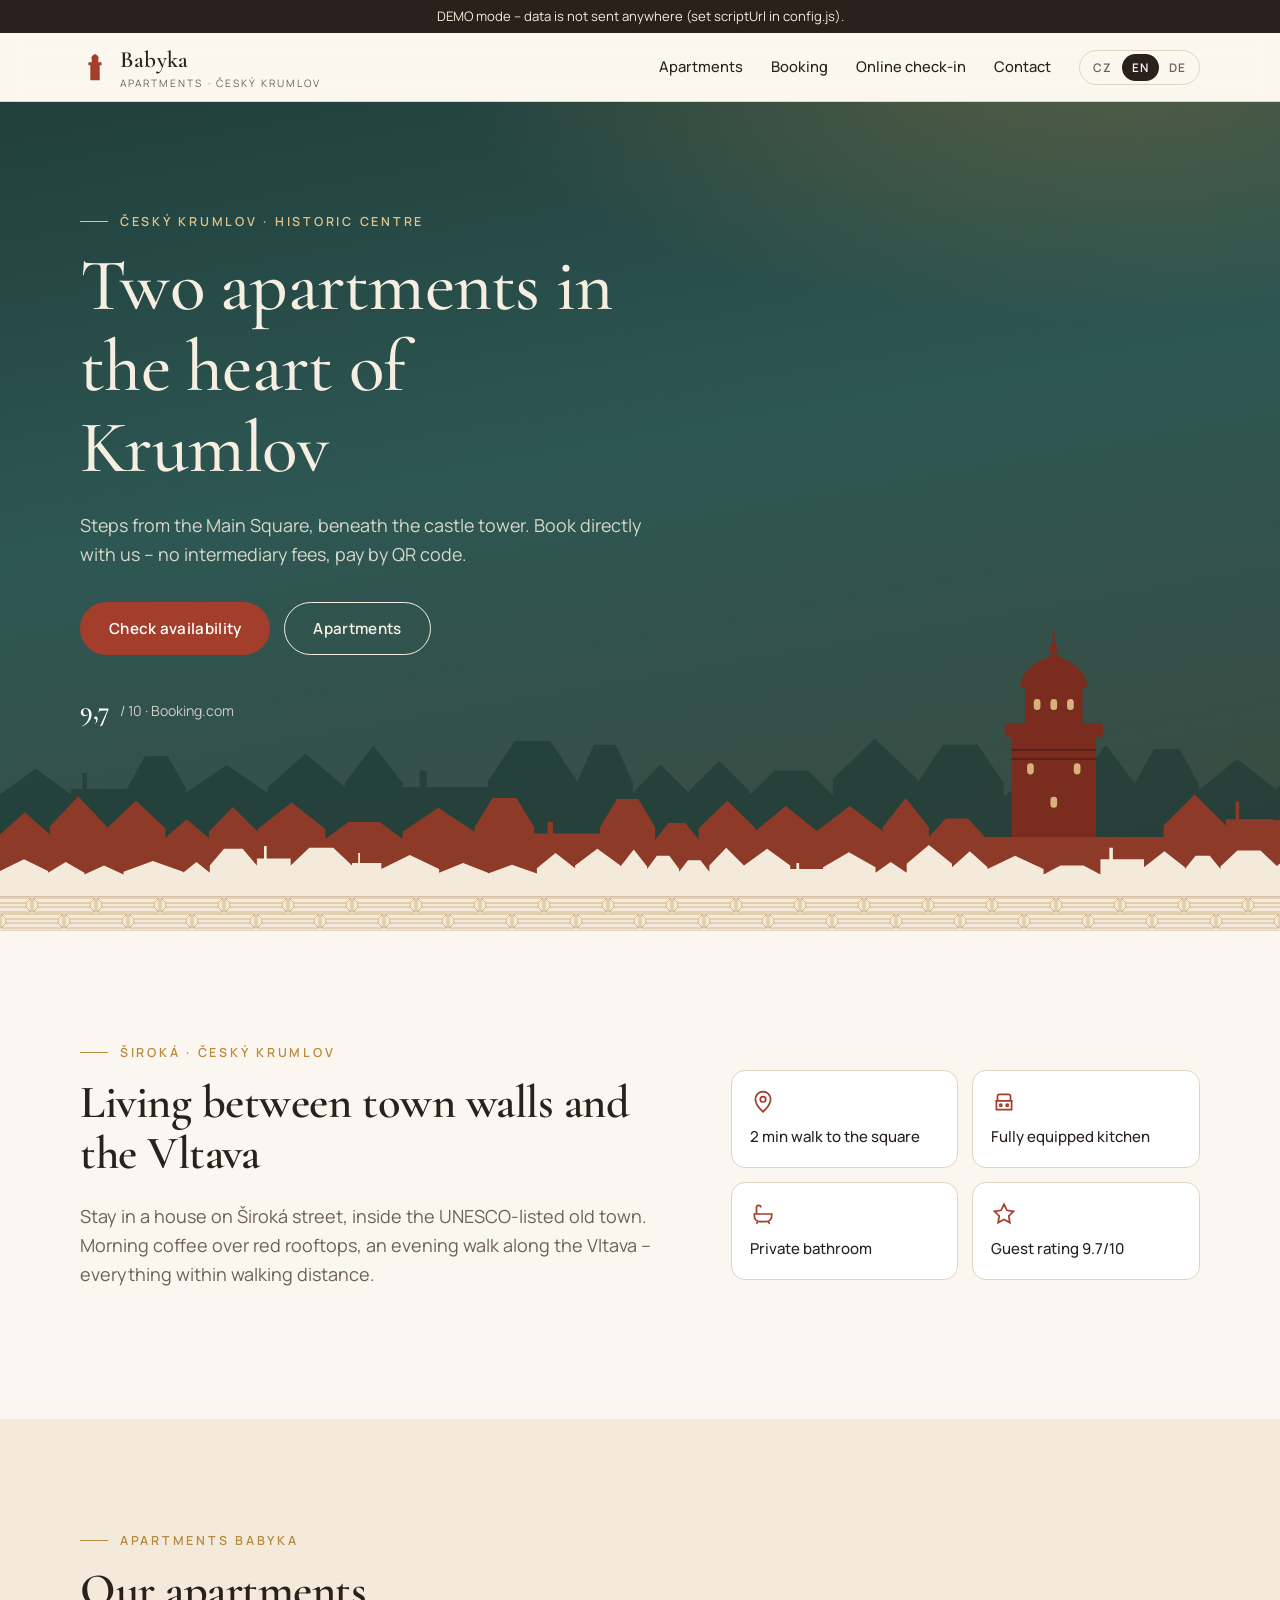
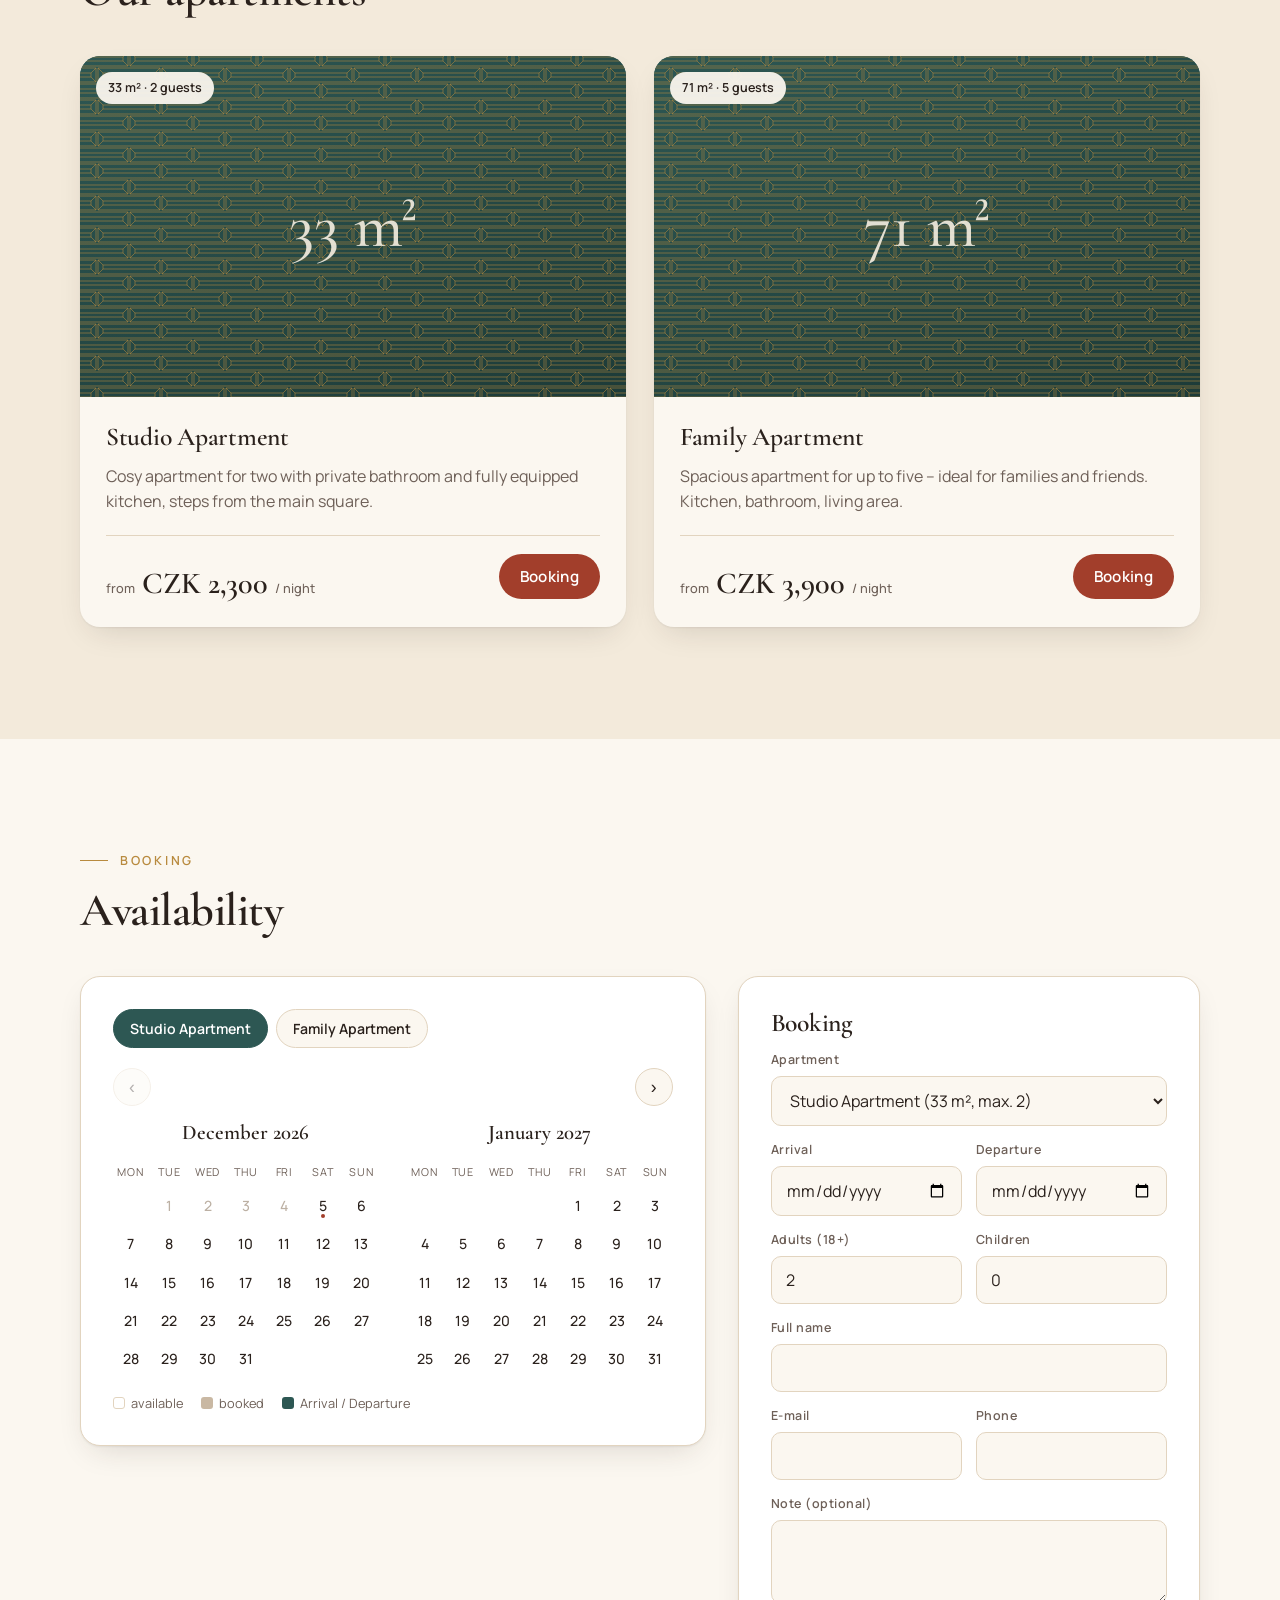
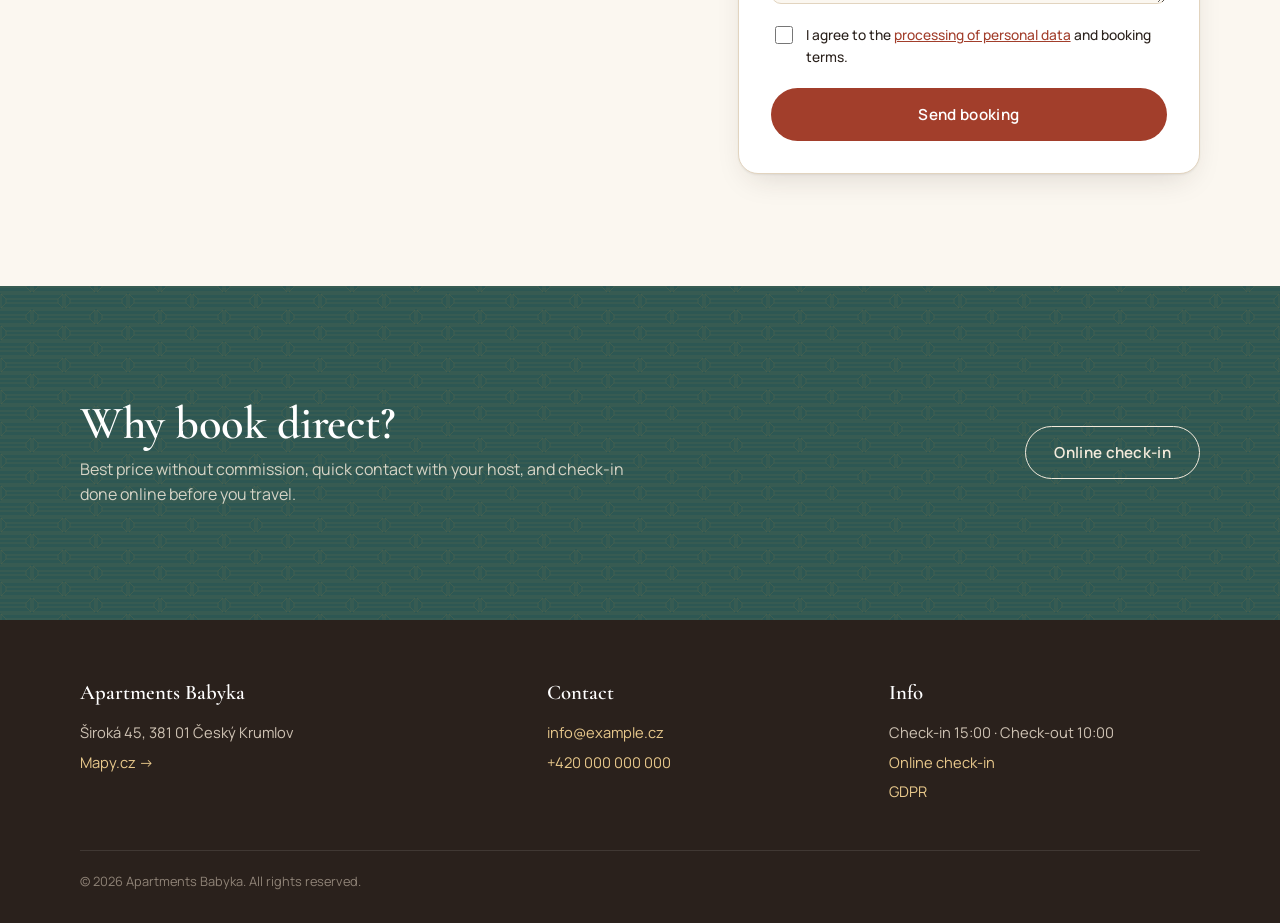
==== index.html @ d2692e20 "Web Apartments Babyka: rezervace, QR platba, online check-in, CZ/EN/DE Co-Authored-By: Claude Opus 5" ====
<!doctype html>
<html lang="cs">
<head>
  <meta charset="utf-8">
  <meta name="viewport" content="width=device-width, initial-scale=1">
  <title>Apartments Babyka · Český Krumlov</title>
  <meta name="description" content="Dva apartmány v historickém centru Českého Krumlova. Rezervujte přímo, platba QR kódem, online check-in.">
  <link rel="icon" href="assets/favicon.svg" type="image/svg+xml">
  <link rel="preconnect" href="https://fonts.googleapis.com">
  <link rel="preconnect" href="https://fonts.gstatic.com" crossorigin>
  <link href="https://fonts.googleapis.com/css2?family=Cormorant+Garamond:ital,wght@0,500;0,600;1,500&family=Manrope:wght@400;500;600;700&display=swap" rel="stylesheet">
  <link rel="stylesheet" href="assets/style.css">
</head>
<body>
<nav class="nav">
  <div class="wrap">
    <a class="brand" href="index.html"><svg viewBox="0 0 32 32" aria-hidden="true"><path d="M11 30V14H9v-3h14v3h-2v16zM12.5 11V7h7v4zM12 7c0-2.5 2-4 4-5c2 1 4 2.5 4 5z" fill="currentColor"/></svg><span><b>Babyka</b><small>Apartments · Český Krumlov</small></span></a>
    <div class="nav-links">
      <a href="index.html#apartmany" data-i18n="nav.rooms"></a>
      <a href="index.html#rezervace" data-i18n="nav.book"></a>
      <a href="checkin.html" data-i18n="nav.checkin"></a>
      <a href="#kontakt" data-i18n="nav.contact"></a>
      <div class="lang-switch"><button data-lang="cs">CZ</button><button data-lang="en">EN</button><button data-lang="de">DE</button></div>
    </div>
    <button class="nav-toggle" aria-label="Menu"><svg viewBox="0 0 24 24" fill="none" stroke="currentColor" stroke-width="1.8"><path d="M4 7h16M4 12h16M4 17h16"/></svg></button>
  </div>
</nav>

<header class="hero">
  <div class="wrap">
    <div class="kicker" data-i18n="hero.kicker"></div>
    <h1 data-i18n="hero.title"></h1>
    <p data-i18n="hero.text"></p>
    <div class="hero-actions">
      <a class="btn" href="#rezervace" data-i18n="hero.cta"></a>
      <a class="btn ghost" href="#apartmany" data-i18n="nav.rooms"></a>
    </div>
    <div class="hero-rating"><b>9,7</b> / 10 · Booking.com</div>
  </div>
  <svg class="skyline" viewBox="0 0 1440 300" preserveAspectRatio="xMidYMax slice" aria-hidden="true">
  <path d="M0 300V215V185L40 156L80 185V179H93V161H98V179H143V178L163 142H189L209 178V183L255 152L301 183V177L344 139L388 177V172L420 130L453 172V177H472V158H480V177H549V170L579 125H619L649 170V172L668 129H693L712 172V183L743 151L775 183V181L809 147L843 181V186L871 158H909L937 186V168L984 122L1032 168V172L1061 129H1100L1129 172V187L1170 159L1212 187V172L1244 129L1276 172V174L1298 134H1327L1349 174V180L1392 145L1436 180V178L1480 142L1525 178V300Z" fill="#1a3532" opacity=".55"/>
  <g transform="translate(-152 0) scale(1.25)">
    <path d="M1032 240V96h-6v-12h88v12h-6V240Z M1044 84V52h52v32ZM1040 52c0-14 10-22 30-30c20 8 30 16 30 30Z M1066 22c0-6 2-10 4-14c2 4 4 8 4 14Z M1069 8h2v-6h-2Z" fill="#7a2d1f"/>
    <g fill="#e9c98c" opacity=".85"><rect x='1052' y='62' width='6' height='10' rx='3'/><rect x='1067' y='62' width='6' height='10' rx='3'/><rect x='1082' y='62' width='6' height='10' rx='3'/><rect x='1046' y='120' width='6' height='10' rx='3'/><rect x='1088' y='120' width='6' height='10' rx='3'/><rect x='1067' y='150' width='6' height='10' rx='3'/></g>
    <path d="M1032 108h76M1032 116h76" stroke="#5d2217" stroke-width="2"/>
  </g>
  <path d="M0 300V255V230L28 205L56 230V221L88 187L120 221V223L153 192L186 223V234L210 213L235 234V227L262 199L290 227V224L328 194L366 224V235L392 216H427L453 235V227L493 200L534 227V222L554 189H581L601 222V229H616V216H622V229H675V222L694 190H718L737 222V236L752 217H771L786 236V223L818 192L850 223V226L884 198L919 226V226L956 198L993 226V222L1019 189L1045 222V233L1064 212H1089L1108 233H1178H1254H1309V220L1344 185L1379 220V213H1390V193H1394V213H1432V214H1444V194H1449V214H1494V300Z" fill="#8e3a28"/>
  <path d="M0 300V285V271L27 258L54 271V273L74 261L95 273V275L117 265L139 275V272L172 260L206 272V273L221 261L236 273V265L252 246H273L289 265V257H297V243H300V257H327V265L348 245H375L396 265V262H403V251H405V262H429V269L461 253L494 269V273L521 262L549 273V274L576 264L604 274V268L625 251L647 268V265L672 246L698 265V266L713 247L728 266V269L739 254H753L764 269V272L774 259H788L798 272V265L817 245L837 265V265L863 246L889 265V269H896V262H899V269H926V267L955 250L985 267V273L1002 261L1020 273V263L1045 242L1071 263V267L1091 249L1111 267V269L1142 254L1174 269V275L1193 265H1219L1238 275V258H1248V245H1252V258H1287V267L1310 249L1333 267V269L1345 254H1361L1373 269V266L1392 248H1418L1437 266V265L1462 245L1488 265V300Z" fill="#f3eadb"/>
</svg>
</header>
<div class="sgraffito-band" aria-hidden="true"></div>

<section id="o-nas">
  <div class="wrap about-grid">
    <div class="reveal">
      <div class="kicker">Široká · Český Krumlov</div>
      <h2 data-i18n="about.title"></h2>
      <p class="lead" data-i18n="about.text"></p>
    </div>
    <ul class="features reveal">
      <li><svg viewBox="0 0 24 24" fill="none" stroke="currentColor" stroke-width="1.6"><path d="M12 21s-7-6.2-7-11.5A7 7 0 0 1 19 9.5C19 14.8 12 21 12 21z"/><circle cx="12" cy="9.5" r="2.5"/></svg><span data-i18n="about.f1"></span></li>
      <li><svg viewBox="0 0 24 24" fill="none" stroke="currentColor" stroke-width="1.6"><path d="M4 11h16M6 11V7a2 2 0 0 1 2-2h8a2 2 0 0 1 2 2v4M5 11v8h14v-8"/><circle cx="9" cy="15" r="1"/><circle cx="15" cy="15" r="1"/></svg><span data-i18n="about.f2"></span></li>
      <li><svg viewBox="0 0 24 24" fill="none" stroke="currentColor" stroke-width="1.6"><path d="M4 12h16v2a5 5 0 0 1-5 5H9a5 5 0 0 1-5-5v-2zM6 12V6a2 2 0 0 1 4 0M7 19l-1 2M17 19l1 2"/></svg><span data-i18n="about.f3"></span></li>
      <li><svg viewBox="0 0 24 24" fill="none" stroke="currentColor" stroke-width="1.6"><path d="M12 3l2.7 5.6 6.1.9-4.4 4.3 1 6.1L12 17l-5.4 2.9 1-6.1-4.4-4.3 6.1-.9z"/></svg><span data-i18n="about.f4"></span></li>
    </ul>
  </div>
</section>

<section id="apartmany" class="rooms">
  <div class="wrap">
    <div class="kicker">Apartments Babyka</div>
    <h2 data-i18n="rooms.title"></h2>
    <div class="room-grid" id="room-grid"></div>
  </div>
</section>

<section id="rezervace">
  <div class="wrap">
    <div class="kicker" data-i18n="nav.book"></div>
    <h2 data-i18n="cal.title"></h2>

    <div class="book-grid">
      <div class="panel">
        <div class="room-tabs" id="room-tabs"></div>
        <div id="calendar"><div class="cal-loading" data-i18n="cal.loading"></div></div>
        <div class="cal-legend">
          <span><i style="background:#fff;border:1px solid var(--line)"></i><span data-i18n="cal.free"></span></span>
          <span><i style="background:var(--busy)"></i><span data-i18n="cal.busy"></span></span>
          <span><i style="background:var(--vltava)"></i><span data-i18n="book.arrival"></span> / <span data-i18n="book.departure"></span></span>
        </div>
      </div>

      <div class="panel" id="book-panel">
        <h3 data-i18n="book.title"></h3>
        <form id="book-form" novalidate>
          <label><span data-i18n="book.room"></span><select name="room" id="f-room" required></select></label>
          <div class="row">
            <label><span data-i18n="book.arrival"></span><input type="date" name="arrival" id="f-arrival" required></label>
            <label><span data-i18n="book.departure"></span><input type="date" name="departure" id="f-departure" required></label>
          </div>
          <div class="row">
            <label><span data-i18n="book.adults"></span><input type="number" name="adults" id="f-adults" min="1" value="2" required></label>
            <label><span data-i18n="book.children"></span><input type="number" name="children" id="f-children" min="0" value="0"></label>
          </div>
          <label><span data-i18n="book.name"></span><input name="name" autocomplete="name" required></label>
          <div class="row">
            <label><span data-i18n="book.email"></span><input type="email" name="email" autocomplete="email" required></label>
            <label><span data-i18n="book.phone"></span><input type="tel" name="phone" autocomplete="tel" required></label>
          </div>
          <label><span data-i18n="book.note"></span><textarea name="note"></textarea></label>

          <div class="summary hidden" id="summary"></div>
          <div class="msg err hidden" id="book-err"></div>
          <label class="check"><input type="checkbox" name="gdpr" required><span data-i18n="book.gdpr"></span></label>
          <!-- past na spamboty: skryté pole, člověk ho nevyplní -->
          <input type="text" name="website" tabindex="-1" autocomplete="off" style="position:absolute;left:-9999px" aria-hidden="true">
          <button class="btn block" type="submit" id="book-submit" data-i18n="book.submit"></button>
        </form>

        <div id="pay" class="hidden"></div>
      </div>
    </div>
  </div>
</section>

<section class="direct">
  <div class="wrap">
    <div>
      <h2 data-i18n="direct.title"></h2>
      <p data-i18n="direct.text"></p>
    </div>
    <a class="btn ghost" href="checkin.html" style="color:#f3eadb" data-i18n="nav.checkin"></a>
  </div>
</section>

<footer id="kontakt">
  <div class="wrap">
    <div class="cols">
      <div>
        <h4>Apartments Babyka</h4>
        <p data-c="contact.address"></p>
        <p><a class="map-link" target="_blank" rel="noopener">Mapy.cz →</a></p>
      </div>
      <div>
        <h4 data-i18n="nav.contact"></h4>
        <p><a data-c="contact.email" data-href="mailto:{}"></a></p>
        <p><a data-c="contact.phone" data-href="tel:{}"></a></p>
      </div>
      <div>
        <h4>Info</h4>
        <p>Check-in <span data-c="checkInTime"></span> · Check-out <span data-c="checkOutTime"></span></p>
        <p><a href="checkin.html" data-i18n="nav.checkin"></a></p>
        <p><a href="gdpr.html">GDPR</a></p>
      </div>
    </div>
    <div class="bottom">© <span id="year"></span> Apartments Babyka. <span data-i18n="footer.rights"></span></div>
  </div>
</footer>

<script src="assets/config.js"></script>
<script src="assets/i18n.js"></script>
<script src="assets/qrcode.js"></script>
<script src="assets/common.js"></script>
<script src="assets/pay.js"></script>
<script src="assets/booking.js"></script>
</body>
</html>
---- assets/style.css ----
/* Apartments Babyka – motivy Českého Krumlova:
   pergamen, střešní červeň, vltavská zeleň, zlacení a sgrafitové kvádrování zámecké věže. */
:root {
  --paper: #fbf7f0;
  --parchment: #f3eadb;
  --ink: #2a211c;
  --muted: #6e6058;
  --line: #e2d4bf;
  --roof: #a23e2b;
  --roof-dark: #7a2d1f;
  --vltava: #2d5753;
  --vltava-dark: #1d3b38;
  --gold: #b88a3e;
  --ok: #3f7a52;
  --busy: #c9b8a3;
  --radius: 14px;
  --shadow: 0 1px 2px rgba(42, 33, 28, .06), 0 12px 32px -12px rgba(42, 33, 28, .18);
  --serif: "Cormorant Garamond", Georgia, serif;
  --sans: "Manrope", system-ui, -apple-system, "Segoe UI", sans-serif;
  --sgraffito: url("data:image/svg+xml,%3Csvg xmlns='http://www.w3.org/2000/svg' width='64' height='32' viewBox='0 0 64 32'%3E%3Cpath d='M1 1h62v14h-62zM6 6h52v4h-52zM1 1l5 5M63 1l-5 5M63 15l-5 -5M1 15l5 -5M-31 17h62v14h-62zM-26 22h52v4h-52zM-31 17l5 5M31 17l-5 5M31 31l-5 -5M-31 31l5 -5M33 17h62v14h-62zM38 22h52v4h-52zM33 17l5 5M95 17l-5 5M95 31l-5 -5M33 31l5 -5' fill='none' stroke='%23b88a3e' stroke-width='1' opacity='.55'/%3E%3C/svg%3E");
}

* { box-sizing: border-box; }
html { scroll-behavior: smooth; }
body {
  margin: 0;
  font-family: var(--sans);
  font-size: 16px;
  line-height: 1.6;
  color: var(--ink);
  background: var(--paper);
  -webkit-font-smoothing: antialiased;
}
img { max-width: 100%; display: block; }
a { color: var(--roof); }
h1, h2, h3 { font-family: var(--serif); font-weight: 600; line-height: 1.1; margin: 0 0 .5em; letter-spacing: -.01em; }
h2 { font-size: clamp(2rem, 4vw, 2.9rem); }
h3 { font-size: 1.6rem; }
.wrap { max-width: 1160px; margin: 0 auto; padding: 0 20px; }
section { padding: clamp(64px, 9vw, 112px) 0; }
.kicker {
  font-size: .78rem; font-weight: 600; letter-spacing: .22em; text-transform: uppercase;
  color: var(--gold); margin-bottom: 14px; display: flex; align-items: center; gap: 12px;
}
.kicker::before { content: ""; width: 28px; height: 1px; background: currentColor; }
.lead { font-size: 1.125rem; color: var(--muted); max-width: 60ch; }

.demo-bar {
  background: var(--ink); color: #f3eadb; text-align: center; font-size: .82rem; padding: 6px 12px;
}

/* ---- Navigace ---- */
.nav {
  position: sticky; top: 0; z-index: 50;
  background: rgba(251, 247, 240, .88);
  backdrop-filter: saturate(1.4) blur(12px);
  border-bottom: 1px solid var(--line);
}
.nav .wrap { display: flex; align-items: center; justify-content: space-between; height: 68px; gap: 16px; }
.brand { display: flex; align-items: center; gap: 10px; text-decoration: none; color: var(--ink); }
.brand svg { width: 30px; height: 30px; color: var(--roof); flex: none; }
.brand b { font-family: var(--serif); font-size: 1.45rem; font-weight: 600; letter-spacing: .01em; }
.brand small { display: block; font-size: .64rem; letter-spacing: .2em; text-transform: uppercase; color: var(--muted); margin-top: -4px; }
.nav-links { display: flex; align-items: center; gap: 28px; }
.nav-links a { color: var(--ink); text-decoration: none; font-size: .92rem; font-weight: 500; }
.nav-links a:hover { color: var(--roof); }
.lang-switch { display: flex; border: 1px solid var(--line); border-radius: 999px; padding: 3px; }
.lang-switch button {
  border: 0; background: none; font: 600 .74rem var(--sans); letter-spacing: .08em;
  padding: 5px 10px; border-radius: 999px; cursor: pointer; color: var(--muted);
}
.lang-switch button.active { background: var(--ink); color: var(--paper); }
.nav-toggle { display: none; background: none; border: 0; padding: 8px; cursor: pointer; color: var(--ink); }
.nav-toggle svg { width: 26px; height: 26px; }

/* ---- Tlačítka ---- */
.btn {
  display: inline-flex; align-items: center; justify-content: center; gap: 10px;
  font: 600 .95rem var(--sans); letter-spacing: .02em;
  padding: 15px 28px; border-radius: 999px; border: 1px solid transparent;
  background: var(--roof); color: #fff; text-decoration: none; cursor: pointer;
  transition: background .2s, transform .2s, box-shadow .2s;
}
.btn:hover { background: var(--roof-dark); transform: translateY(-1px); box-shadow: 0 10px 24px -10px rgba(162, 62, 43, .6); }
.btn:disabled { opacity: .6; cursor: wait; transform: none; }
.btn.ghost { background: transparent; color: inherit; border-color: currentColor; }
.btn.ghost:hover { background: rgba(255, 255, 255, .1); box-shadow: none; }
.btn.block { width: 100%; }

/* ---- Hero ---- */
.hero {
  position: relative; overflow: hidden; color: #f6eee1;
  background:
    radial-gradient(1100px 500px at 85% -10%, rgba(184, 138, 62, .35), transparent 60%),
    linear-gradient(170deg, #213f3c 0%, var(--vltava) 45%, #3b4a3f 100%);
  padding: clamp(64px, 9vw, 110px) 0 0;
}
.hero .wrap { position: relative; z-index: 2; }
.hero h1 { font-size: clamp(2.6rem, 6vw, 4.6rem); font-weight: 500; max-width: 16ch; margin-bottom: 22px; }
.hero h1 em { font-style: italic; color: #e9c98c; }
.hero p { font-size: 1.12rem; max-width: 52ch; color: rgba(246, 238, 225, .85); margin: 0 0 34px; }
.hero .kicker { color: #e3c286; }
.hero-actions { display: flex; flex-wrap: wrap; gap: 14px; }
.hero-rating {
  display: inline-flex; align-items: center; gap: 10px; margin-top: 34px;
  font-size: .88rem; color: rgba(246, 238, 225, .8);
}
.hero-rating b { font-family: var(--serif); font-size: 1.7rem; color: #fff; font-weight: 600; }
.skyline { position: relative; z-index: 1; display: block; width: 100%; height: auto; margin-top: clamp(-120px, -8vw, -20px); pointer-events: none; }

.sgraffito-band { height: 34px; background: var(--parchment) var(--sgraffito) repeat-x center / 64px 32px; border-bottom: 1px solid var(--line); }

/* ---- O nás ---- */
.about-grid { display: grid; grid-template-columns: 1.1fr .9fr; gap: clamp(32px, 6vw, 80px); align-items: center; }
.features { list-style: none; margin: 0; padding: 0; display: grid; grid-template-columns: 1fr 1fr; gap: 14px; }
.features li {
  background: #fff; border: 1px solid var(--line); border-radius: var(--radius);
  padding: 18px; display: flex; flex-direction: column; gap: 10px; font-weight: 500; font-size: .94rem;
}
.features svg { width: 26px; height: 26px; color: var(--roof); }

/* ---- Apartmány ---- */
.rooms { background: var(--parchment); }
.room-grid { display: grid; grid-template-columns: repeat(auto-fit, minmax(300px, 1fr)); gap: 28px; margin-top: 40px; }
.room-card {
  background: var(--paper); border-radius: 20px; overflow: hidden; box-shadow: var(--shadow);
  display: flex; flex-direction: column; transition: transform .3s;
}
.room-card:hover { transform: translateY(-4px); }
.room-media { position: relative; aspect-ratio: 16/10; background: var(--vltava); overflow: hidden; }
.room-media img { width: 100%; height: 100%; object-fit: cover; }
.room-media .placeholder {
  position: absolute; inset: 0; display: grid; place-items: center;
  background: var(--sgraffito) center / 64px 32px, linear-gradient(160deg, var(--vltava), var(--vltava-dark));
  color: rgba(246, 238, 225, .9);
}
.room-media .placeholder span { font-family: var(--serif); font-size: 4rem; font-weight: 500; }
.room-media .badge {
  position: absolute; left: 16px; top: 16px; background: rgba(251, 247, 240, .94); color: var(--ink);
  border-radius: 999px; padding: 6px 12px; font-size: .78rem; font-weight: 600;
}
.room-body { padding: 26px 26px 28px; display: flex; flex-direction: column; flex: 1; }
.room-body p { color: var(--muted); margin: 0 0 20px; flex: 1; }
.room-meta { display: flex; justify-content: space-between; align-items: flex-end; border-top: 1px solid var(--line); padding-top: 18px; gap: 12px; }
.room-meta .price { font-family: var(--serif); font-size: 1.9rem; font-weight: 600; line-height: 1; }
.room-meta .price small { font-family: var(--sans); font-size: .8rem; color: var(--muted); font-weight: 500; }
.room-meta .guests { font-size: .85rem; color: var(--muted); display: flex; align-items: center; gap: 6px; }

/* ---- Rezervace ---- */
.book-grid { display: grid; grid-template-columns: 1.15fr .85fr; gap: 32px; align-items: start; margin-top: 40px; }
.panel { background: #fff; border: 1px solid var(--line); border-radius: 20px; padding: clamp(20px, 3vw, 32px); box-shadow: var(--shadow); }
.room-tabs { display: flex; gap: 8px; margin-bottom: 20px; flex-wrap: wrap; }
.room-tabs button {
  border: 1px solid var(--line); background: var(--paper); border-radius: 999px; padding: 9px 16px;
  font: 600 .88rem var(--sans); cursor: pointer; color: var(--ink);
}
.room-tabs button.active { background: var(--vltava); border-color: var(--vltava); color: #fff; }

.cal-head { display: flex; justify-content: space-between; align-items: center; margin-bottom: 10px; }
.cal-head button {
  width: 38px; height: 38px; border-radius: 50%; border: 1px solid var(--line); background: var(--paper);
  cursor: pointer; font-size: 1.1rem; color: var(--ink);
}
.cal-head button:disabled { opacity: .35; cursor: default; }
.cal-months { display: grid; grid-template-columns: 1fr 1fr; gap: 28px; }
.cal-month h4 { font-family: var(--serif); font-size: 1.3rem; font-weight: 600; text-align: center; margin: 0 0 10px; text-transform: capitalize; }
.cal-grid { display: grid; grid-template-columns: repeat(7, 1fr); gap: 3px; }
.cal-grid .dow { font-size: .68rem; text-transform: uppercase; letter-spacing: .08em; color: var(--muted); text-align: center; padding: 4px 0; }
.cal-day {
  aspect-ratio: 1; border: 0; border-radius: 8px; background: transparent; font: 500 .88rem var(--sans);
  color: var(--ink); cursor: pointer; position: relative; padding: 0;
}
.cal-day:hover:not(:disabled) { background: var(--parchment); }
.cal-day:disabled { cursor: default; color: #bcb0a3; }
.cal-day.busy { color: #9d8f81; text-decoration: line-through; background: repeating-linear-gradient(135deg, transparent 0 4px, rgba(201, 184, 163, .35) 4px 6px); }
.cal-day.today::after { content: ""; position: absolute; bottom: 5px; left: 50%; width: 4px; height: 4px; margin-left: -2px; border-radius: 50%; background: var(--roof); }
.cal-day.in-range { background: rgba(45, 87, 83, .12); border-radius: 0; }
.cal-day.sel { background: var(--vltava); color: #fff; }
.cal-legend { display: flex; gap: 18px; font-size: .8rem; color: var(--muted); margin-top: 16px; flex-wrap: wrap; }
.cal-legend i { display: inline-block; width: 12px; height: 12px; border-radius: 3px; vertical-align: -1px; margin-right: 6px; }
.cal-loading { color: var(--muted); font-size: .9rem; padding: 40px 0; text-align: center; }

form .row { display: grid; grid-template-columns: 1fr 1fr; gap: 14px; }
form .row.three { grid-template-columns: repeat(3, 1fr); }
label { display: block; font-size: .78rem; font-weight: 600; letter-spacing: .04em; color: var(--muted); margin-bottom: 14px; }
label > span { display: block; margin-bottom: 6px; }
input, select, textarea {
  width: 100%; font: 400 1rem var(--sans); color: var(--ink);
  padding: 12px 14px; border: 1px solid var(--line); border-radius: 10px; background: var(--paper);
  transition: border-color .2s, box-shadow .2s;
}
textarea { min-height: 84px; resize: vertical; }
input:focus, select:focus, textarea:focus { outline: none; border-color: var(--vltava); box-shadow: 0 0 0 3px rgba(45, 87, 83, .15); background: #fff; }
.check { display: flex; gap: 10px; align-items: flex-start; font-weight: 500; letter-spacing: 0; font-size: .86rem; color: var(--ink); }
.check input { width: 18px; height: 18px; margin-top: 2px; flex: none; accent-color: var(--vltava); }

.summary { margin: 6px 0 20px; padding: 18px; border-radius: 12px; background: var(--parchment); font-size: .92rem; }
.summary h4 { font-family: var(--serif); font-size: 1.25rem; margin: 0 0 8px; }
.summary dl { display: grid; grid-template-columns: 1fr auto; gap: 4px 12px; margin: 0; }
.summary dd { margin: 0; text-align: right; font-weight: 600; }
.summary .total { border-top: 1px solid var(--line); padding-top: 8px; margin-top: 4px; font-size: 1.05rem; }
.summary .deposit { color: var(--roof); }
.msg { padding: 12px 16px; border-radius: 10px; font-size: .9rem; margin-bottom: 14px; }
.msg.err { background: #f7e1dc; color: var(--roof-dark); }
.msg.ok { background: #e2efe5; color: #24502f; }
.hidden { display: none !important; }

/* ---- Platba ---- */
.pay { display: grid; grid-template-columns: auto 1fr; gap: 28px; align-items: center; }
.qr-frame { background: #fff; border: 1px solid var(--line); border-radius: 18px; padding: 12px; width: 210px; position: relative; }
.qr-frame svg { width: 100%; height: auto; display: block; }
.qr-frame::after {
  content: "QR Platba"; position: absolute; left: 50%; bottom: -11px; transform: translateX(-50%);
  background: var(--roof); color: #fff; font: 700 .7rem var(--sans); letter-spacing: .1em; text-transform: uppercase;
  padding: 4px 10px; border-radius: 999px;
}
.pay dl { display: grid; grid-template-columns: auto 1fr; gap: 8px 20px; margin: 0 0 18px; }
.pay dt { color: var(--muted); font-size: .88rem; }
.pay dd { margin: 0; font-weight: 600; font-variant-numeric: tabular-nums; }
.pay dd.big { font-family: var(--serif); font-size: 1.8rem; line-height: 1; color: var(--roof); }

/* ---- Výhoda přímé rezervace ---- */
.direct { background: var(--vltava); color: #f3eadb; position: relative; overflow: hidden; }
.direct::before { content: ""; position: absolute; inset: 0; background: var(--sgraffito) center / 64px 32px; opacity: .25; }
.direct .wrap { position: relative; display: flex; justify-content: space-between; align-items: center; gap: 32px; flex-wrap: wrap; }
.direct h2 { color: #fff; margin-bottom: 8px; }
.direct p { max-width: 56ch; margin: 0; color: rgba(243, 234, 219, .85); }

/* ---- Check-in ---- */
.page-head { background: var(--vltava); color: #f6eee1; padding: 64px 0 56px; position: relative; overflow: hidden; }
.page-head::before { content: ""; position: absolute; inset: 0; background: var(--sgraffito) center / 64px 32px; opacity: .25; }
.page-head .wrap { position: relative; }
.page-head h1 { font-size: clamp(2.4rem, 5vw, 3.6rem); font-weight: 500; }
.page-head p { color: rgba(246, 238, 225, .85); max-width: 62ch; margin: 0; }
.narrow { max-width: 820px; }
.guest-card { border: 1px solid var(--line); border-radius: 16px; padding: 22px; margin-bottom: 18px; background: var(--paper); }
.guest-card header { display: flex; justify-content: space-between; align-items: center; margin-bottom: 14px; }
.guest-card h3 { margin: 0; font-size: 1.35rem; }
.link-btn { background: none; border: 0; color: var(--roof); font: 600 .85rem var(--sans); cursor: pointer; padding: 4px; }
.foreign { border-top: 1px dashed var(--line); padding-top: 14px; margin-top: 4px; }
.foreign h4 { font-size: .8rem; letter-spacing: .1em; text-transform: uppercase; color: var(--vltava); margin: 0 0 12px; }

/* ---- Patička ---- */
footer { background: var(--ink); color: #cfc3b4; padding: 56px 0 32px; font-size: .92rem; }
footer .cols { display: grid; grid-template-columns: 1.4fr 1fr 1fr; gap: 32px; }
footer h4 { font-family: var(--serif); color: #fff; font-size: 1.3rem; font-weight: 600; margin: 0 0 12px; }
footer a { color: #e9c98c; text-decoration: none; }
footer a:hover { text-decoration: underline; }
footer p { margin: 0 0 6px; }
footer .bottom { border-top: 1px solid rgba(255, 255, 255, .1); margin-top: 40px; padding-top: 20px; font-size: .8rem; color: #8f8377; }

.prose { max-width: 760px; }
.prose h2 { font-size: 1.8rem; margin-top: 1.6em; }

.reveal { opacity: 0; transform: translateY(18px); transition: opacity .8s ease, transform .8s ease; }
.reveal.in { opacity: 1; transform: none; }
@media (prefers-reduced-motion: reduce) { .reveal { opacity: 1; transform: none; transition: none; } html { scroll-behavior: auto; } }

/* ---- Responzivita ---- */
@media (max-width: 960px) {
  .about-grid, .book-grid { grid-template-columns: 1fr; }
  footer .cols { grid-template-columns: 1fr 1fr; }
}
@media (max-width: 760px) {
  .nav-toggle { display: block; }
  .nav-links {
    position: fixed; top: 68px; left: 0; right: 0; flex-direction: column; align-items: flex-start; gap: 18px;
    background: var(--paper); border-bottom: 1px solid var(--line); padding: 20px; transform: translateY(-12px);
    opacity: 0; visibility: hidden; transition: opacity .25s, transform .25s, visibility .25s;
  }
  body.nav-open .nav-links { transform: none; opacity: 1; visibility: visible; }
  .nav .wrap { position: relative; }
  .nav-links { position: absolute; top: 68px; }
  .cal-months { grid-template-columns: 1fr; }
  .cal-months .cal-month + .cal-month { display: none; }
  form .row, form .row.three { grid-template-columns: 1fr; }
  .pay { grid-template-columns: 1fr; justify-items: center; }
  .pay > div:last-child { justify-self: stretch; }
  .features { grid-template-columns: 1fr; }
  footer .cols { grid-template-columns: 1fr; }
}
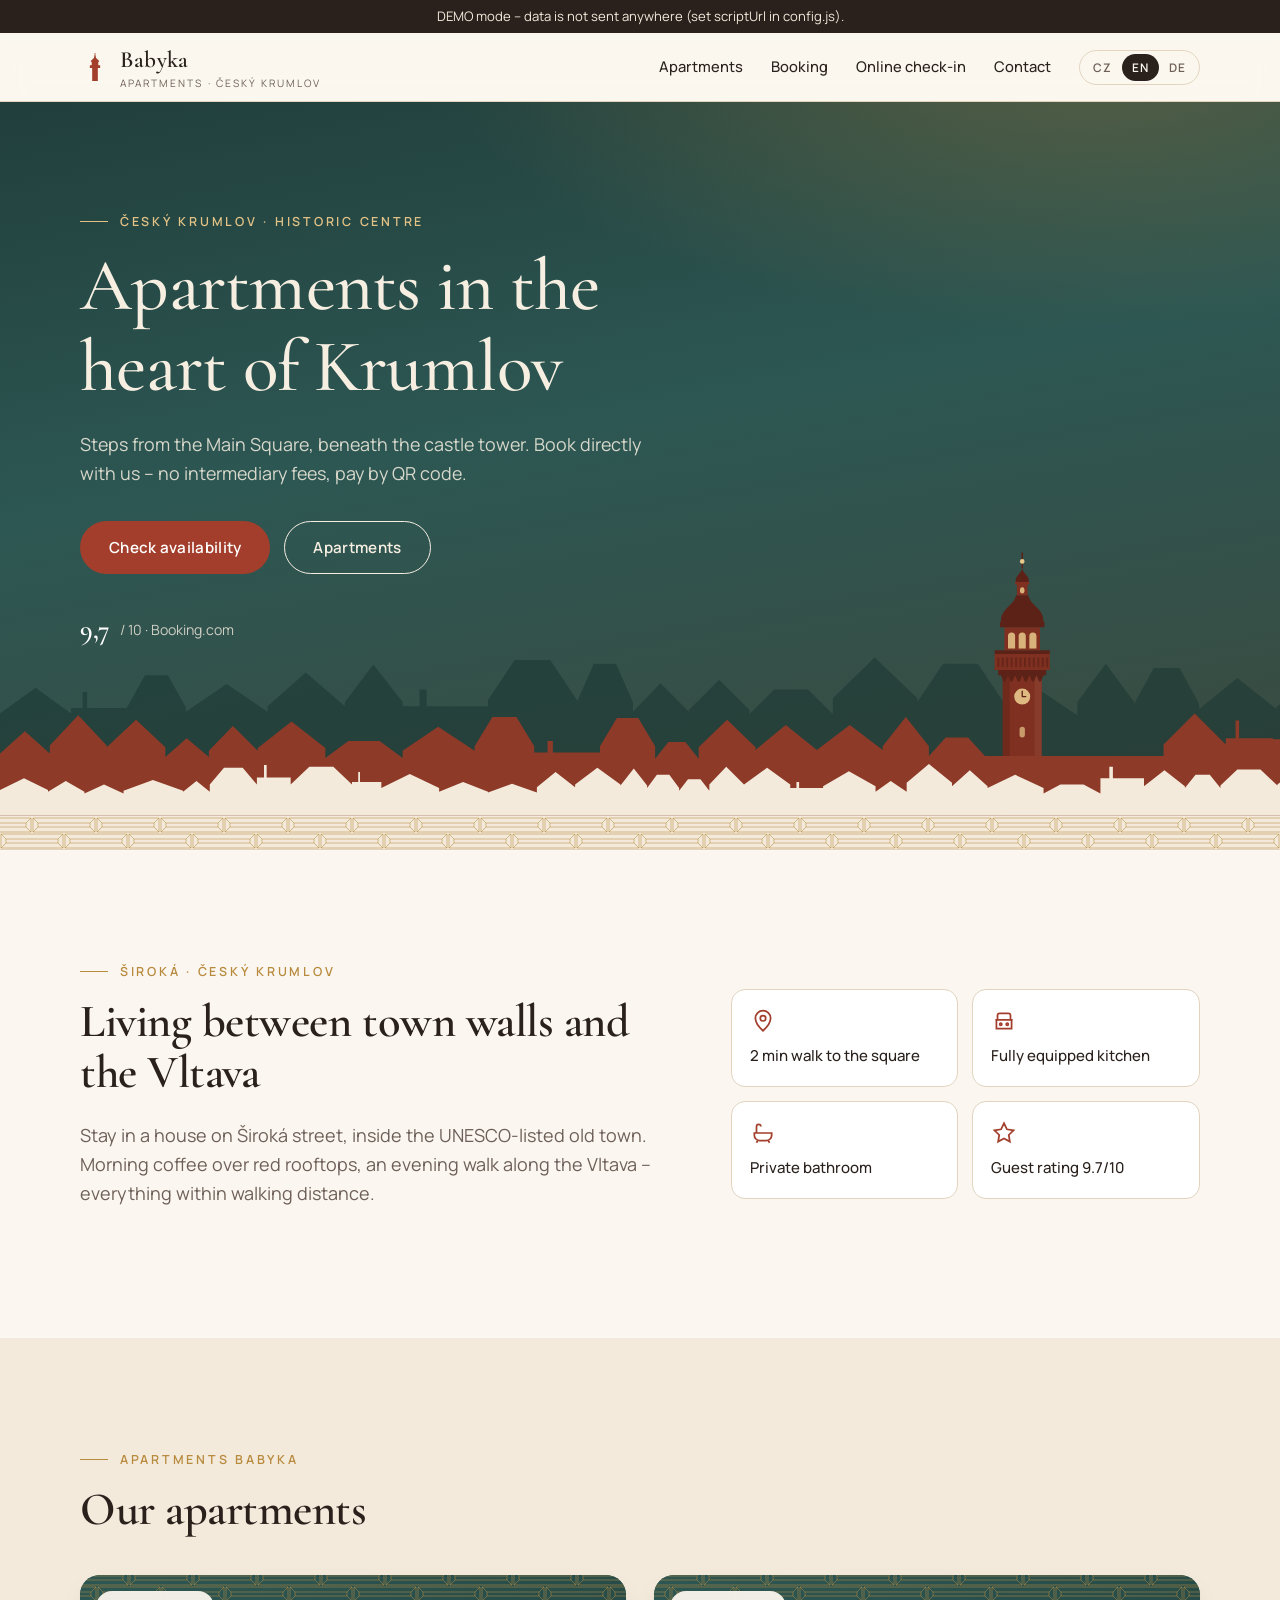
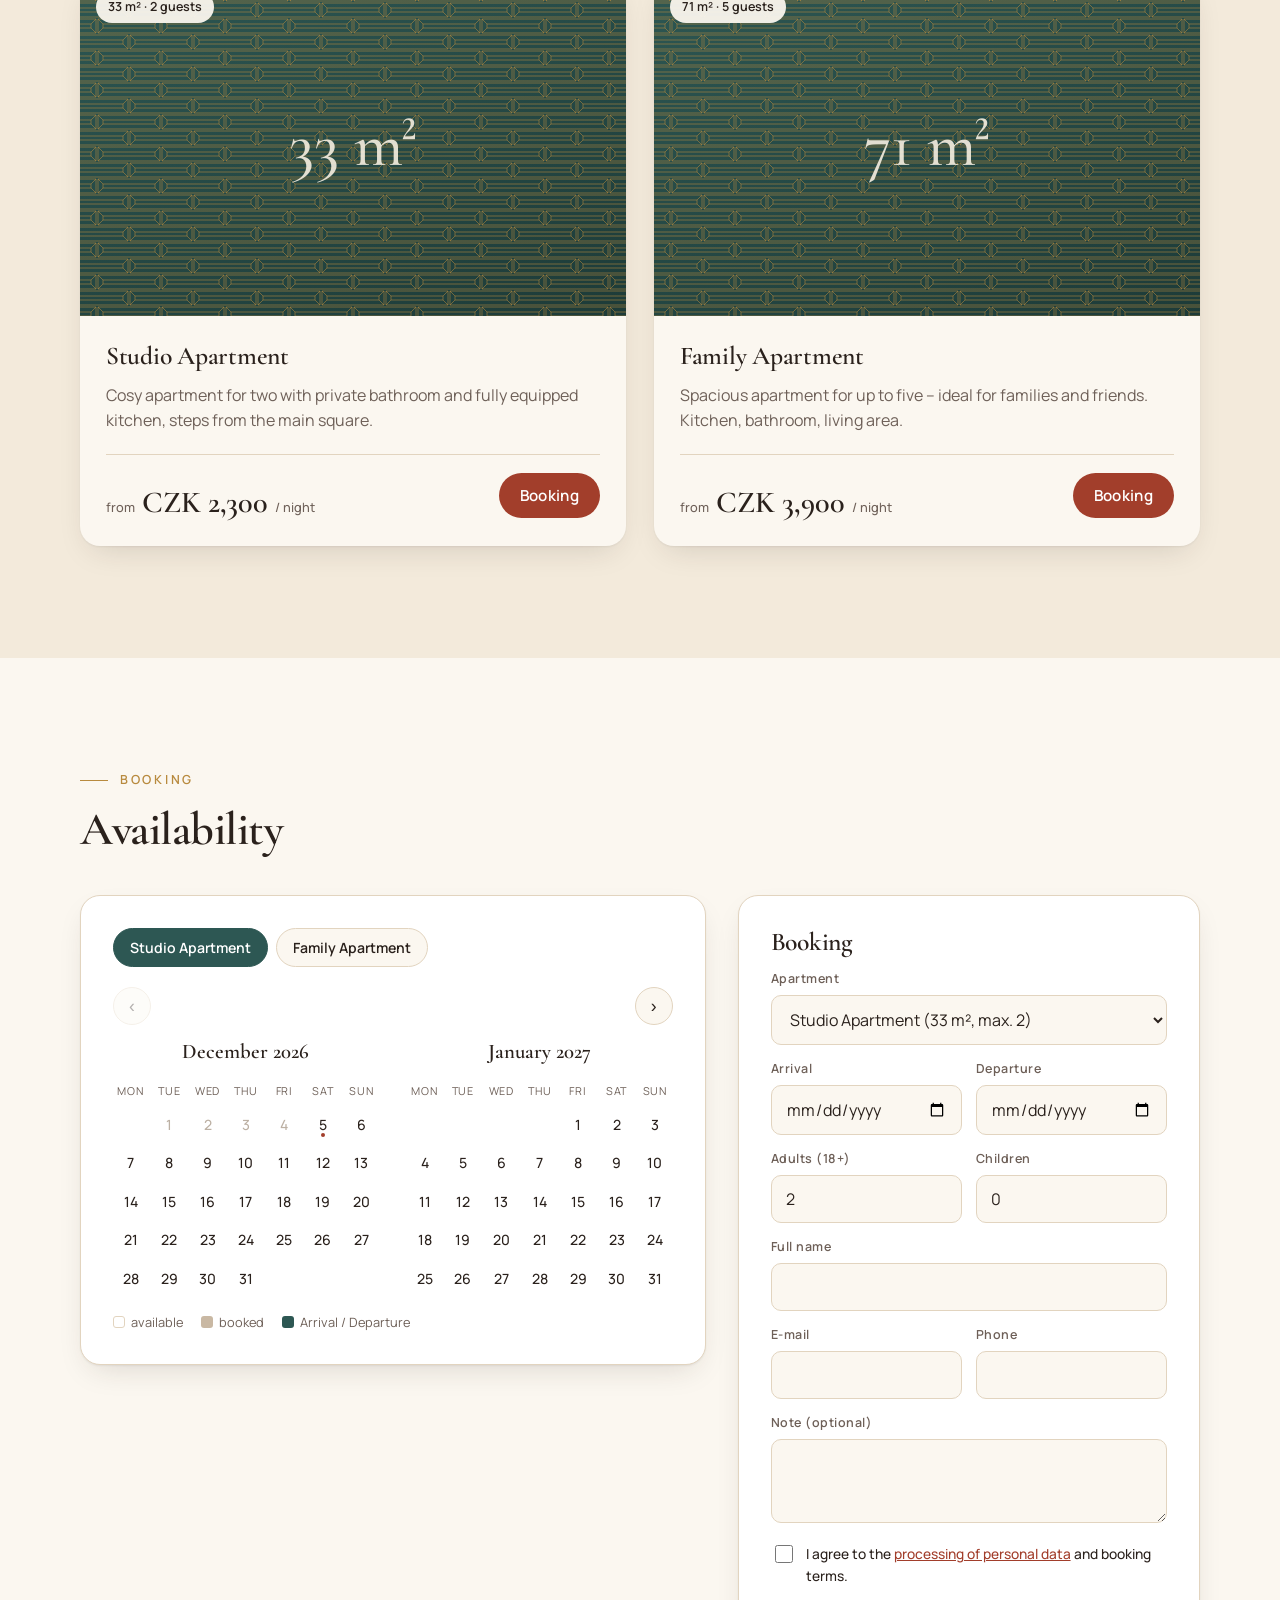
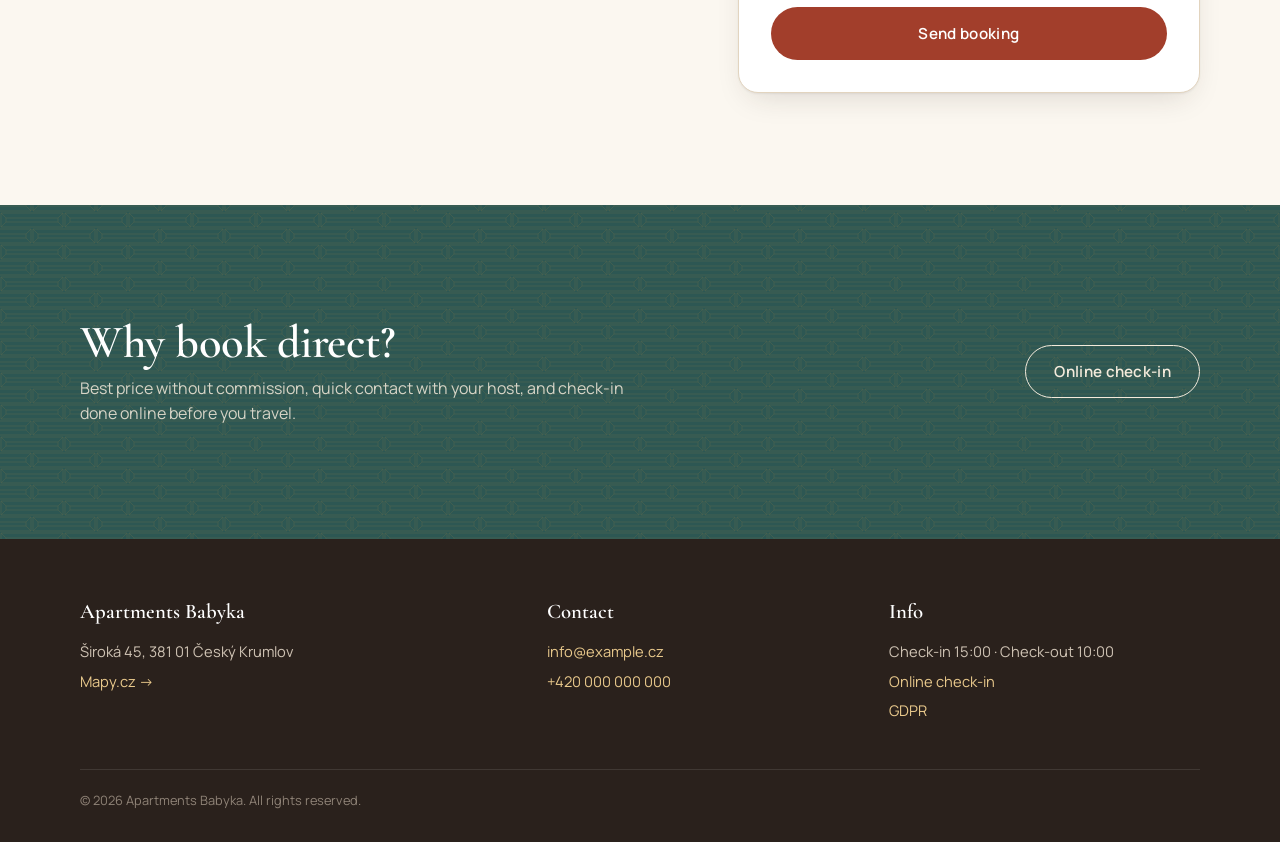
==== commit 2b8964ce: "Věž ve tvaru krumlovské zámecké věže, nadpis bez počtu apartmánů Co-Authored-By: Claude Opus 5.5 <no" ====
--- a/index.html
+++ b/index.html
@@ -4,7 +4,7 @@
   <meta charset="utf-8">
   <meta name="viewport" content="width=device-width, initial-scale=1">
   <title>Apartments Babyka · Český Krumlov</title>
-  <meta name="description" content="Dva apartmány v historickém centru Českého Krumlova. Rezervujte přímo, platba QR kódem, online check-in.">
+  <meta name="description" content="Apartmány v historickém centru Českého Krumlova. Rezervujte přímo, platba QR kódem, online check-in.">
   <link rel="icon" href="assets/favicon.svg" type="image/svg+xml">
   <link rel="preconnect" href="https://fonts.googleapis.com">
   <link rel="preconnect" href="https://fonts.gstatic.com" crossorigin>
@@ -14,7 +14,7 @@
 <body>
 <nav class="nav">
   <div class="wrap">
-    <a class="brand" href="index.html"><svg viewBox="0 0 32 32" aria-hidden="true"><path d="M11 30V14H9v-3h14v3h-2v16zM12.5 11V7h7v4zM12 7c0-2.5 2-4 4-5c2 1 4 2.5 4 5z" fill="currentColor"/></svg><span><b>Babyka</b><small>Apartments · Český Krumlov</small></span></a>
+    <a class="brand" href="index.html"><svg viewBox="0 0 32 32" aria-hidden="true"><path d="M13 31V17h6v14z M10.5 17v-3h11v3z M12.5 14v-3.5h7V14z M11.5 10.5c0-2.5 3-3 3.6-5h1.8c.6 2 3.6 2.5 3.6 5z M15.2 5.5V3.6h1.6v1.9z M15.6 3.6V1h.8v2.6z" fill="currentColor"/></svg><span><b>Babyka</b><small>Apartments · Český Krumlov</small></span></a>
     <div class="nav-links">
       <a href="index.html#apartmany" data-i18n="nav.rooms"></a>
       <a href="index.html#rezervace" data-i18n="nav.book"></a>
@@ -39,10 +39,24 @@
   </div>
   <svg class="skyline" viewBox="0 0 1440 300" preserveAspectRatio="xMidYMax slice" aria-hidden="true">
   <path d="M0 300V215V185L40 156L80 185V179H93V161H98V179H143V178L163 142H189L209 178V183L255 152L301 183V177L344 139L388 177V172L420 130L453 172V177H472V158H480V177H549V170L579 125H619L649 170V172L668 129H693L712 172V183L743 151L775 183V181L809 147L843 181V186L871 158H909L937 186V168L984 122L1032 168V172L1061 129H1100L1129 172V187L1170 159L1212 187V172L1244 129L1276 172V174L1298 134H1327L1349 174V180L1392 145L1436 180V178L1480 142L1525 178V300Z" fill="#1a3532" opacity=".55"/>
-  <g transform="translate(-152 0) scale(1.25)">
-    <path d="M1032 240V96h-6v-12h88v12h-6V240Z M1044 84V52h52v32ZM1040 52c0-14 10-22 30-30c20 8 30 16 30 30Z M1066 22c0-6 2-10 4-14c2 4 4 8 4 14Z M1069 8h2v-6h-2Z" fill="#7a2d1f"/>
-    <g fill="#e9c98c" opacity=".85"><rect x='1052' y='62' width='6' height='10' rx='3'/><rect x='1067' y='62' width='6' height='10' rx='3'/><rect x='1082' y='62' width='6' height='10' rx='3'/><rect x='1046' y='120' width='6' height='10' rx='3'/><rect x='1088' y='120' width='6' height='10' rx='3'/><rect x='1067' y='150' width='6' height='10' rx='3'/></g>
-    <path d="M1032 108h76M1032 116h76" stroke="#5d2217" stroke-width="2"/>
+  <g transform="translate(1150 0)">
+    <path d="M-22 300V142h44V300Z" fill="#7f3020"/>
+    <path d="M-22 142h8V300h-8Z" fill="#000" opacity=".12"/>
+    <path d="M14 142h8V300h-8Z" fill="#fff" opacity=".05"/>
+    <circle cx="0" cy="166" r="9" fill="#e9c98c" opacity=".9"/><path d="M0 166v-6M0 166h4" stroke="#5d2217" stroke-width="1.5" stroke-linecap="round"/>
+    <path d="M-27 142v-6h54v6ZM-24 142l3 7h2l3-7ZM-16 142l3 7h2l3-7ZM-8 142l3 7h2l3-7ZM0 142l3 7h2l3-7ZM8 142l3 7h2l3-7ZM16 142l3 7h2l3-7Z" fill="#5d2217"/>
+    <path d="M-31 136v-18h62v18Z" fill="#7f3020"/>
+    <g fill="#5d2217" opacity=".7"><rect x='-28' y='122' width='2.2' height='11' rx='1'/><rect x='-23' y='122' width='2.2' height='11' rx='1'/><rect x='-18' y='122' width='2.2' height='11' rx='1'/><rect x='-13' y='122' width='2.2' height='11' rx='1'/><rect x='-8' y='122' width='2.2' height='11' rx='1'/><rect x='-3' y='122' width='2.2' height='11' rx='1'/><rect x='2' y='122' width='2.2' height='11' rx='1'/><rect x='7' y='122' width='2.2' height='11' rx='1'/><rect x='12' y='122' width='2.2' height='11' rx='1'/><rect x='17' y='122' width='2.2' height='11' rx='1'/><rect x='22' y='122' width='2.2' height='11' rx='1'/><rect x='27' y='122' width='2.2' height='11' rx='1'/></g>
+    <path d="M-31 118v-4h62v4Z" fill="#5d2217"/>
+    <path d="M-20 114V88h40v26Z" fill="#7f3020"/>
+    <g fill="#e9c98c" opacity=".85"><path d='M-16 112v-14a4 4 0 0 1 8 0v14Z'/><path d='M-4 112v-14a4 4 0 0 1 8 0v14Z'/><path d='M8 112v-14a4 4 0 0 1 8 0v14Z'/></g>
+    <path d="M-25 88v-6h50v6Z" fill="#5d2217"/>
+    <path d="M-24 82C-24 66-9 64-7 52H7C9 64 24 66 24 82Z" fill="#5d2217"/>
+    <path d="M-6 52V40h12v12Z M-8 40v-3h16v3Z" fill="#7f3020"/>
+    <rect x="-2.5" y="43" width="5" height="7" rx="2.5" fill="#e9c98c" opacity=".85"/>
+    <path d="M-7 37C-9 31-2 29 0 22C2 29 9 31 7 37Z" fill="#5d2217"/>
+    <path d="M-.8 22V4h1.6v18Z" fill="#5d2217"/><circle cx="0" cy="14" r="2.6" fill="#e9c98c"/>
+    <g fill="#e9c98c" opacity=".7"><rect x='-3' y='200' width='6' height='12' rx='3'/><rect x='-14' y='236' width='5' height='10' rx='2.5'/><rect x='9' y='236' width='5' height='10' rx='2.5'/></g>
   </g>
   <path d="M0 300V255V230L28 205L56 230V221L88 187L120 221V223L153 192L186 223V234L210 213L235 234V227L262 199L290 227V224L328 194L366 224V235L392 216H427L453 235V227L493 200L534 227V222L554 189H581L601 222V229H616V216H622V229H675V222L694 190H718L737 222V236L752 217H771L786 236V223L818 192L850 223V226L884 198L919 226V226L956 198L993 226V222L1019 189L1045 222V233L1064 212H1089L1108 233H1178H1254H1309V220L1344 185L1379 220V213H1390V193H1394V213H1432V214H1444V194H1449V214H1494V300Z" fill="#8e3a28"/>
   <path d="M0 300V285V271L27 258L54 271V273L74 261L95 273V275L117 265L139 275V272L172 260L206 272V273L221 261L236 273V265L252 246H273L289 265V257H297V243H300V257H327V265L348 245H375L396 265V262H403V251H405V262H429V269L461 253L494 269V273L521 262L549 273V274L576 264L604 274V268L625 251L647 268V265L672 246L698 265V266L713 247L728 266V269L739 254H753L764 269V272L774 259H788L798 272V265L817 245L837 265V265L863 246L889 265V269H896V262H899V269H926V267L955 250L985 267V273L1002 261L1020 273V263L1045 242L1071 263V267L1091 249L1111 267V269L1142 254L1174 269V275L1193 265H1219L1238 275V258H1248V245H1252V258H1287V267L1310 249L1333 267V269L1345 254H1361L1373 269V266L1392 248H1418L1437 266V265L1462 245L1488 265V300Z" fill="#f3eadb"/>
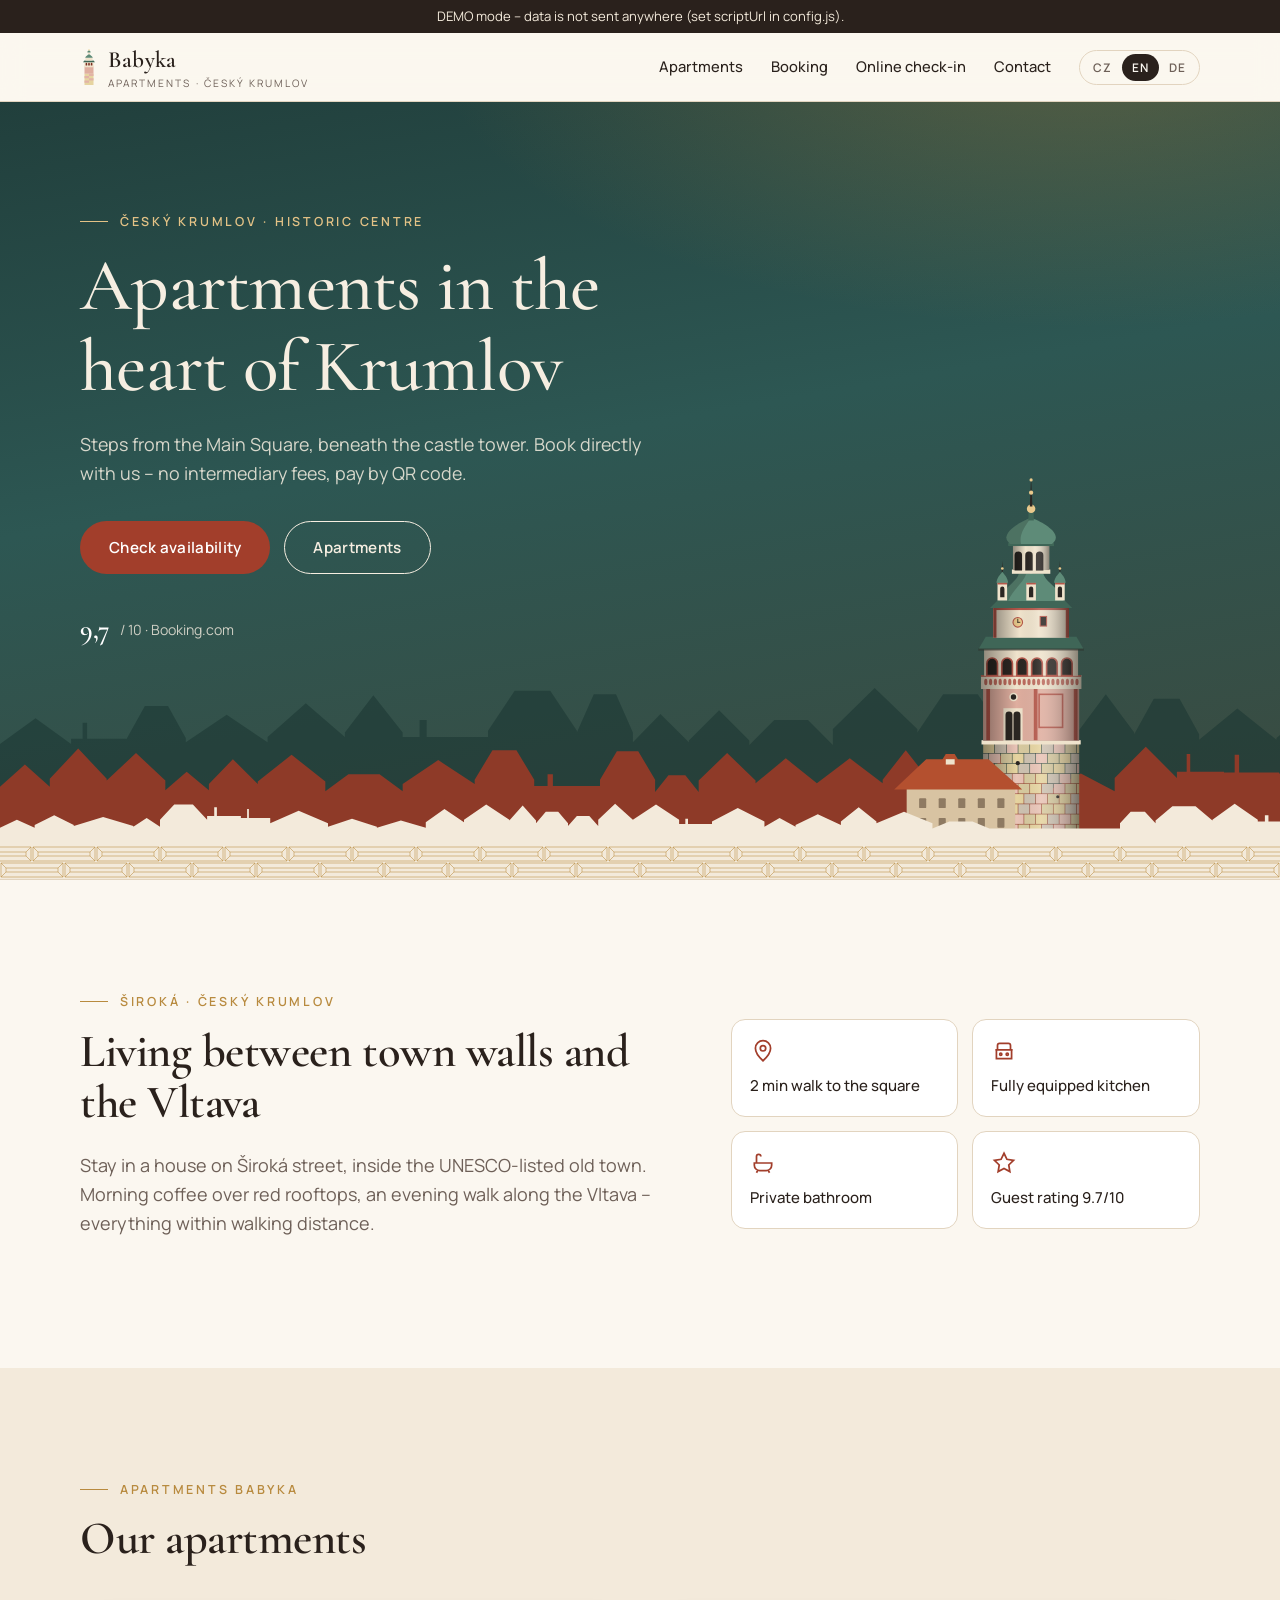
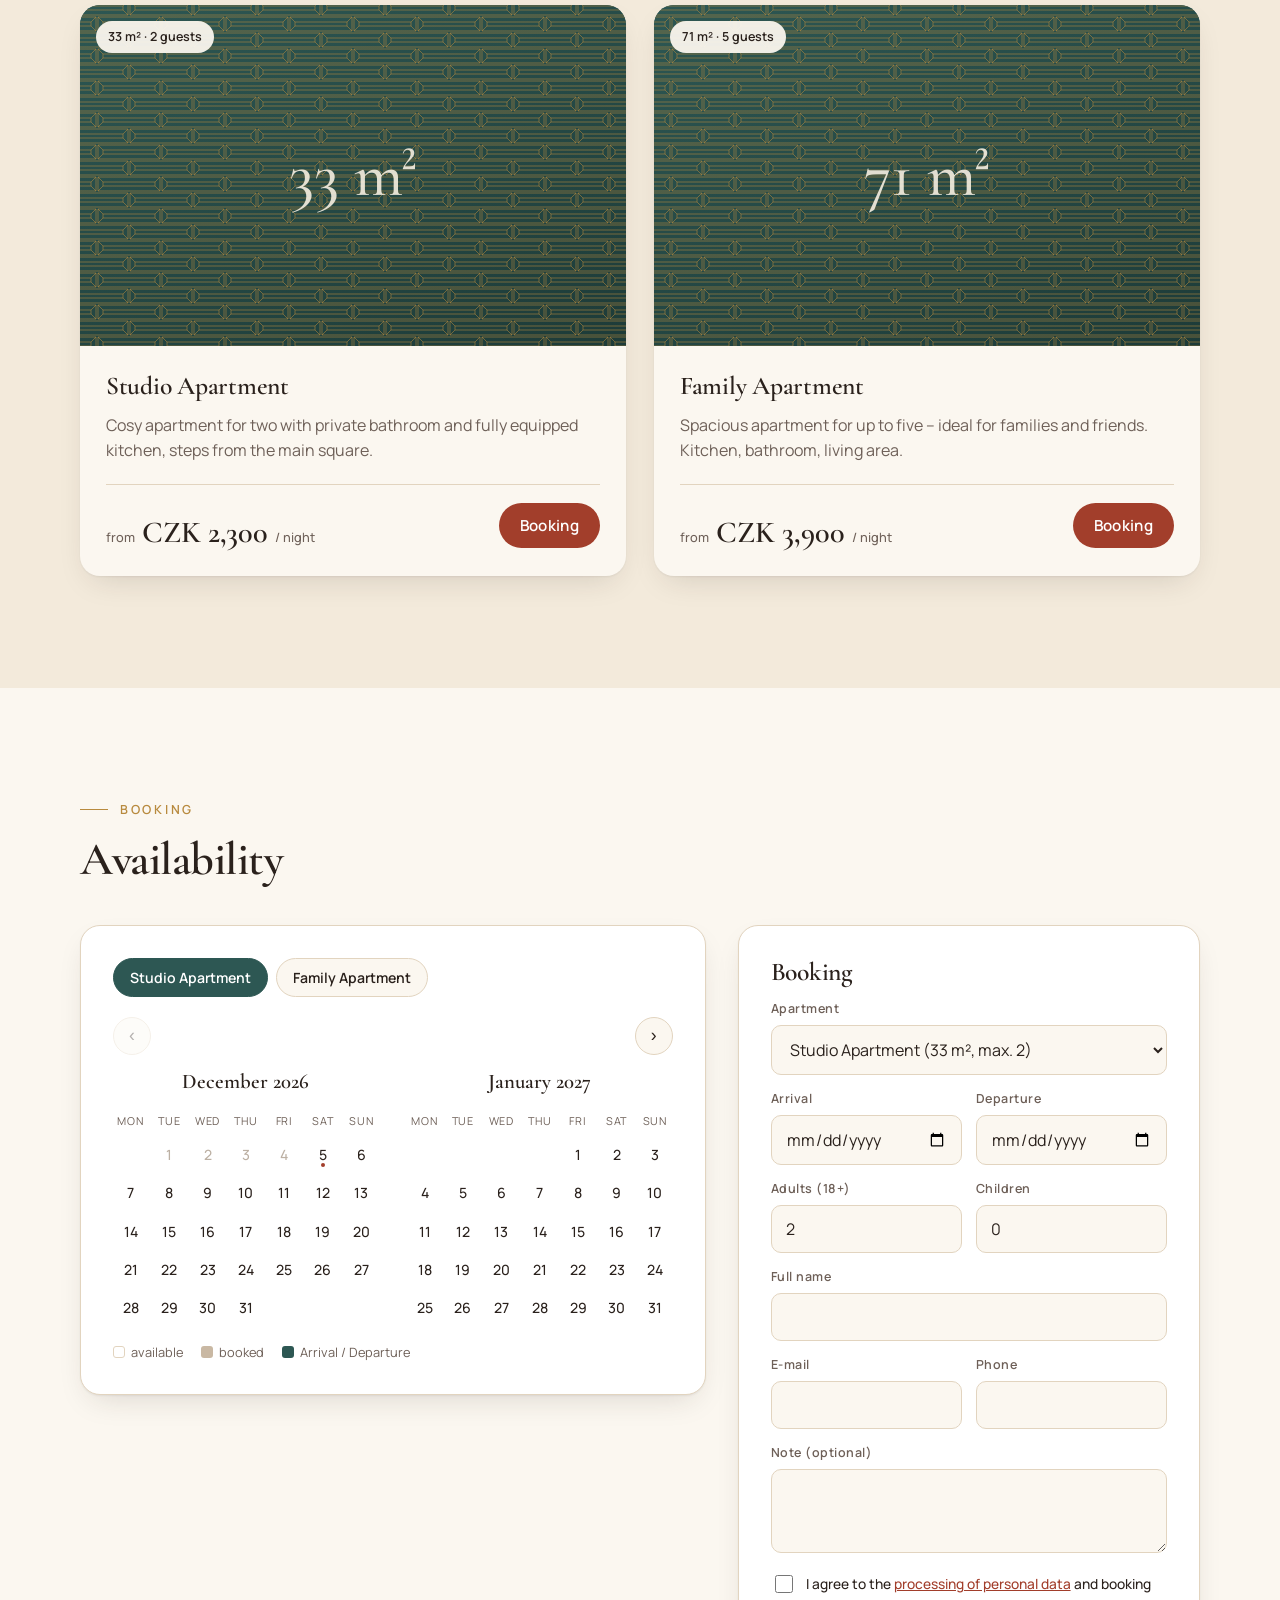
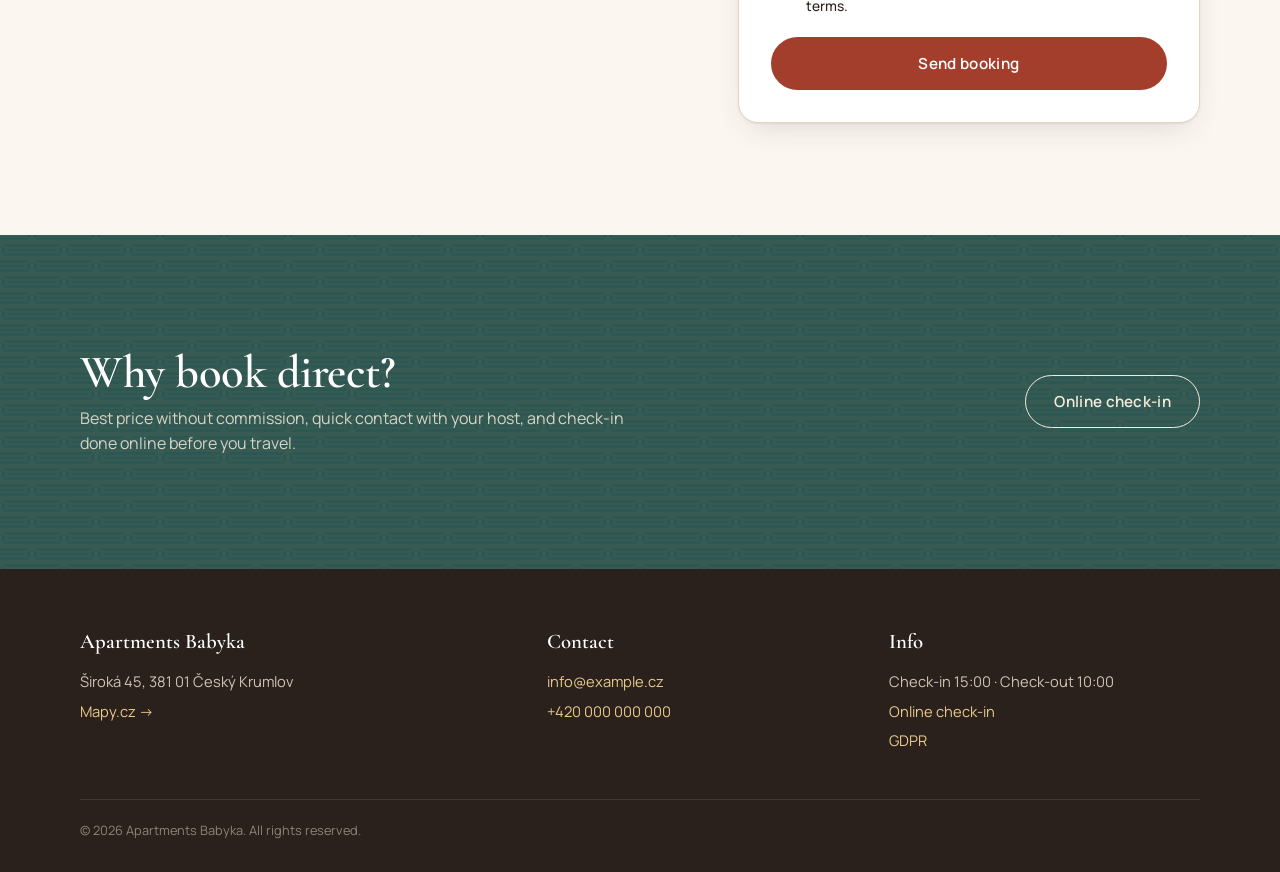
==== commit 7624fbba: "Věž podle skutečné zámecké věže Českého Krumlova, nové logo a ikona Co-Authored-By: Claude Opus 5.5 " ====
--- a/index.html
+++ b/index.html
@@ -14,7 +14,7 @@
 <body>
 <nav class="nav">
   <div class="wrap">
-    <a class="brand" href="index.html"><svg viewBox="0 0 32 32" aria-hidden="true"><path d="M13 31V17h6v14z M10.5 17v-3h11v3z M12.5 14v-3.5h7V14z M11.5 10.5c0-2.5 3-3 3.6-5h1.8c.6 2 3.6 2.5 3.6 5z M15.2 5.5V3.6h1.6v1.9z M15.6 3.6V1h.8v2.6z" fill="currentColor"/></svg><span><b>Babyka</b><small>Apartments · Český Krumlov</small></span></a>
+    <a class="brand" href="index.html"><svg viewBox="8 0 16 32" aria-hidden="true"><rect x="12" y="22" width="8" height="10" fill="#e6d4a0"/><path d="M12 24h4v2h-4zM16 26h4v2h-4zM12 28h4v2h-4zM16 22h4v2h-4z" fill="#e2b3a6"/><rect x="12" y="16" width="8" height="6" fill="#dfae9f"/><rect x="11.5" y="14.6" width="9" height="1.6" fill="#efe3cc"/><rect x="12" y="11.6" width="8" height="3" fill="#efe3cc"/><path d="M13 14.6v-1.6a.7.7 0 0 1 1.4 0v1.6zM15.3 14.6v-1.6a.7.7 0 0 1 1.4 0v1.6zM17.6 14.6v-1.6a.7.7 0 0 1 1.4 0v1.6z" fill="#7a2d1f"/><path d="M10.6 11.8L12 10.2h8l1.4 1.6z" fill="#3f6657"/><rect x="12.8" y="7.6" width="6.4" height="2.7" fill="#efe3cc"/><path d="M12.6 7.8c.6-1.8 2.4-2.2 2.7-3.2h1.4c.3 1 2.1 1.4 2.7 3.2z" fill="#5e8b78"/><rect x="15" y="3" width="2" height="1.7" fill="#efe3cc"/><path d="M14.6 3.2c-.3-1 .6-1.5 1.4-2c.8.5 1.7 1 1.4 2z" fill="#5e8b78"/><circle cx="16" cy=".9" r=".6" fill="#e9c98c"/></svg><span><b>Babyka</b><small>Apartments · Český Krumlov</small></span></a>
     <div class="nav-links">
       <a href="index.html#apartmany" data-i18n="nav.rooms"></a>
       <a href="index.html#rezervace" data-i18n="nav.book"></a>
@@ -37,29 +37,71 @@
     </div>
     <div class="hero-rating"><b>9,7</b> / 10 · Booking.com</div>
   </div>
-  <svg class="skyline" viewBox="0 0 1440 300" preserveAspectRatio="xMidYMax slice" aria-hidden="true">
-  <path d="M0 300V215V185L40 156L80 185V179H93V161H98V179H143V178L163 142H189L209 178V183L255 152L301 183V177L344 139L388 177V172L420 130L453 172V177H472V158H480V177H549V170L579 125H619L649 170V172L668 129H693L712 172V183L743 151L775 183V181L809 147L843 181V186L871 158H909L937 186V168L984 122L1032 168V172L1061 129H1100L1129 172V187L1170 159L1212 187V172L1244 129L1276 172V174L1298 134H1327L1349 174V180L1392 145L1436 180V178L1480 142L1525 178V300Z" fill="#1a3532" opacity=".55"/>
-  <g transform="translate(1150 0)">
-    <path d="M-22 300V142h44V300Z" fill="#7f3020"/>
-    <path d="M-22 142h8V300h-8Z" fill="#000" opacity=".12"/>
-    <path d="M14 142h8V300h-8Z" fill="#fff" opacity=".05"/>
-    <circle cx="0" cy="166" r="9" fill="#e9c98c" opacity=".9"/><path d="M0 166v-6M0 166h4" stroke="#5d2217" stroke-width="1.5" stroke-linecap="round"/>
-    <path d="M-27 142v-6h54v6ZM-24 142l3 7h2l3-7ZM-16 142l3 7h2l3-7ZM-8 142l3 7h2l3-7ZM0 142l3 7h2l3-7ZM8 142l3 7h2l3-7ZM16 142l3 7h2l3-7Z" fill="#5d2217"/>
-    <path d="M-31 136v-18h62v18Z" fill="#7f3020"/>
-    <g fill="#5d2217" opacity=".7"><rect x='-28' y='122' width='2.2' height='11' rx='1'/><rect x='-23' y='122' width='2.2' height='11' rx='1'/><rect x='-18' y='122' width='2.2' height='11' rx='1'/><rect x='-13' y='122' width='2.2' height='11' rx='1'/><rect x='-8' y='122' width='2.2' height='11' rx='1'/><rect x='-3' y='122' width='2.2' height='11' rx='1'/><rect x='2' y='122' width='2.2' height='11' rx='1'/><rect x='7' y='122' width='2.2' height='11' rx='1'/><rect x='12' y='122' width='2.2' height='11' rx='1'/><rect x='17' y='122' width='2.2' height='11' rx='1'/><rect x='22' y='122' width='2.2' height='11' rx='1'/><rect x='27' y='122' width='2.2' height='11' rx='1'/></g>
-    <path d="M-31 118v-4h62v4Z" fill="#5d2217"/>
-    <path d="M-20 114V88h40v26Z" fill="#7f3020"/>
-    <g fill="#e9c98c" opacity=".85"><path d='M-16 112v-14a4 4 0 0 1 8 0v14Z'/><path d='M-4 112v-14a4 4 0 0 1 8 0v14Z'/><path d='M8 112v-14a4 4 0 0 1 8 0v14Z'/></g>
-    <path d="M-25 88v-6h50v6Z" fill="#5d2217"/>
-    <path d="M-24 82C-24 66-9 64-7 52H7C9 64 24 66 24 82Z" fill="#5d2217"/>
-    <path d="M-6 52V40h12v12Z M-8 40v-3h16v3Z" fill="#7f3020"/>
-    <rect x="-2.5" y="43" width="5" height="7" rx="2.5" fill="#e9c98c" opacity=".85"/>
-    <path d="M-7 37C-9 31-2 29 0 22C2 29 9 31 7 37Z" fill="#5d2217"/>
-    <path d="M-.8 22V4h1.6v18Z" fill="#5d2217"/><circle cx="0" cy="14" r="2.6" fill="#e9c98c"/>
-    <g fill="#e9c98c" opacity=".7"><rect x='-3' y='200' width='6' height='12' rx='3'/><rect x='-14' y='236' width='5' height='10' rx='2.5'/><rect x='9' y='236' width='5' height='10' rx='2.5'/></g>
+  <svg class="skyline" viewBox="0 0 1440 420" preserveAspectRatio="xMidYMax slice" aria-hidden="true">
+  <path d="M0 420V335V305L40 276L80 305V299H93V281H98V299H143V298L163 262H189L209 298V303L255 272L301 303V297L344 259L388 297V292L420 250L453 292V297H472V278H480V297H549V290L579 245H619L649 290V292L668 249H693L712 292V303L743 271L775 303V301L809 267L843 301V306L871 278H909L937 306V288L984 242L1032 288V292L1061 249H1100L1129 292V307L1170 279L1212 307V292L1244 249L1276 292V294L1298 254H1327L1349 294V300L1392 265L1436 300V298L1480 262L1525 298V420Z" fill="#1a3532" opacity=".55"/>
+  <path d="M0 420V378V353L28 328L56 353V344L88 310L120 344V346L153 315L186 346V357L210 336L235 357V350L262 322L290 350V347L328 317L366 347V358L392 339H427L453 358V350L493 323L534 350V345L554 312H581L601 345V352H616V339H622V352H675V345L694 313H718L737 345V359L752 340H771L786 359V346L818 315L850 346V349L884 321L919 349V349L956 321L993 349V345L1019 312L1045 345V356L1064 335H1089L1108 356V338H1122V318H1128V338H1178V358L1216 338L1254 358V343L1289 308L1324 343V336H1335V316H1339V336H1377V337H1389V317H1394V337H1439V338H1457V319H1464V338H1527V420Z" fill="#8e3a28"/>
+  <g transform="translate(1160 6) scale(.6) translate(-495 -3)">
+    <defs>
+      <linearGradient id="cyl" x1="0" x2="1">
+        <stop offset="0" stop-color="#000" stop-opacity=".38"/><stop offset=".35" stop-color="#000" stop-opacity="0"/>
+        <stop offset=".6" stop-color="#fff" stop-opacity=".12"/><stop offset="1" stop-color="#000" stop-opacity=".42"/>
+      </linearGradient>
+      <clipPath id="lower"><rect x="405" y="500" width="180" height="200"/></clipPath>
+    </defs>
+    <!-- spodní válec: šachovnicové kvádrování -->
+    <g clip-path="url(#lower)"><rect x='405' y='500' width='21' height='18' fill='#e6d4a0'/><rect x='427' y='500' width='21' height='18' fill='#cfc3b2'/><rect x='449' y='500' width='21' height='18' fill='#e9c4b6'/><rect x='471' y='500' width='21' height='18' fill='#d9cba0'/><rect x='493' y='500' width='21' height='18' fill='#e6d4a0'/><rect x='515' y='500' width='21' height='18' fill='#cfc3b2'/><rect x='537' y='500' width='21' height='18' fill='#e9c4b6'/><rect x='559' y='500' width='21' height='18' fill='#d9cba0'/><rect x='581' y='500' width='21' height='18' fill='#e6d4a0'/><rect x='394' y='519' width='21' height='18' fill='#cfc3b2'/><rect x='416' y='519' width='21' height='18' fill='#e9c4b6'/><rect x='438' y='519' width='21' height='18' fill='#d9cba0'/><rect x='460' y='519' width='21' height='18' fill='#e6d4a0'/><rect x='482' y='519' width='21' height='18' fill='#cfc3b2'/><rect x='504' y='519' width='21' height='18' fill='#e9c4b6'/><rect x='526' y='519' width='21' height='18' fill='#d9cba0'/><rect x='548' y='519' width='21' height='18' fill='#e6d4a0'/><rect x='570' y='519' width='21' height='18' fill='#cfc3b2'/><rect x='405' y='538' width='21' height='18' fill='#e9c4b6'/><rect x='427' y='538' width='21' height='18' fill='#d9cba0'/><rect x='449' y='538' width='21' height='18' fill='#e6d4a0'/><rect x='471' y='538' width='21' height='18' fill='#cfc3b2'/><rect x='493' y='538' width='21' height='18' fill='#e9c4b6'/><rect x='515' y='538' width='21' height='18' fill='#d9cba0'/><rect x='537' y='538' width='21' height='18' fill='#e6d4a0'/><rect x='559' y='538' width='21' height='18' fill='#cfc3b2'/><rect x='581' y='538' width='21' height='18' fill='#e9c4b6'/><rect x='394' y='557' width='21' height='18' fill='#d9cba0'/><rect x='416' y='557' width='21' height='18' fill='#e6d4a0'/><rect x='438' y='557' width='21' height='18' fill='#cfc3b2'/><rect x='460' y='557' width='21' height='18' fill='#e9c4b6'/><rect x='482' y='557' width='21' height='18' fill='#d9cba0'/><rect x='504' y='557' width='21' height='18' fill='#e6d4a0'/><rect x='526' y='557' width='21' height='18' fill='#cfc3b2'/><rect x='548' y='557' width='21' height='18' fill='#e9c4b6'/><rect x='570' y='557' width='21' height='18' fill='#d9cba0'/><rect x='405' y='576' width='21' height='18' fill='#e6d4a0'/><rect x='427' y='576' width='21' height='18' fill='#cfc3b2'/><rect x='449' y='576' width='21' height='18' fill='#e9c4b6'/><rect x='471' y='576' width='21' height='18' fill='#d9cba0'/><rect x='493' y='576' width='21' height='18' fill='#e6d4a0'/><rect x='515' y='576' width='21' height='18' fill='#cfc3b2'/><rect x='537' y='576' width='21' height='18' fill='#e9c4b6'/><rect x='559' y='576' width='21' height='18' fill='#d9cba0'/><rect x='581' y='576' width='21' height='18' fill='#e6d4a0'/><rect x='394' y='595' width='21' height='18' fill='#cfc3b2'/><rect x='416' y='595' width='21' height='18' fill='#e9c4b6'/><rect x='438' y='595' width='21' height='18' fill='#d9cba0'/><rect x='460' y='595' width='21' height='18' fill='#e6d4a0'/><rect x='482' y='595' width='21' height='18' fill='#cfc3b2'/><rect x='504' y='595' width='21' height='18' fill='#e9c4b6'/><rect x='526' y='595' width='21' height='18' fill='#d9cba0'/><rect x='548' y='595' width='21' height='18' fill='#e6d4a0'/><rect x='570' y='595' width='21' height='18' fill='#cfc3b2'/><rect x='405' y='614' width='21' height='18' fill='#e9c4b6'/><rect x='427' y='614' width='21' height='18' fill='#d9cba0'/><rect x='449' y='614' width='21' height='18' fill='#e6d4a0'/><rect x='471' y='614' width='21' height='18' fill='#cfc3b2'/><rect x='493' y='614' width='21' height='18' fill='#e9c4b6'/><rect x='515' y='614' width='21' height='18' fill='#d9cba0'/><rect x='537' y='614' width='21' height='18' fill='#e6d4a0'/><rect x='559' y='614' width='21' height='18' fill='#cfc3b2'/><rect x='581' y='614' width='21' height='18' fill='#e9c4b6'/><rect x='394' y='633' width='21' height='18' fill='#d9cba0'/><rect x='416' y='633' width='21' height='18' fill='#e6d4a0'/><rect x='438' y='633' width='21' height='18' fill='#cfc3b2'/><rect x='460' y='633' width='21' height='18' fill='#e9c4b6'/><rect x='482' y='633' width='21' height='18' fill='#d9cba0'/><rect x='504' y='633' width='21' height='18' fill='#e6d4a0'/><rect x='526' y='633' width='21' height='18' fill='#cfc3b2'/><rect x='548' y='633' width='21' height='18' fill='#e9c4b6'/><rect x='570' y='633' width='21' height='18' fill='#d9cba0'/><rect x='405' y='652' width='21' height='18' fill='#e6d4a0'/><rect x='427' y='652' width='21' height='18' fill='#cfc3b2'/><rect x='449' y='652' width='21' height='18' fill='#e9c4b6'/><rect x='471' y='652' width='21' height='18' fill='#d9cba0'/><rect x='493' y='652' width='21' height='18' fill='#e6d4a0'/><rect x='515' y='652' width='21' height='18' fill='#cfc3b2'/><rect x='537' y='652' width='21' height='18' fill='#e9c4b6'/><rect x='559' y='652' width='21' height='18' fill='#d9cba0'/><rect x='581' y='652' width='21' height='18' fill='#e6d4a0'/><rect x='394' y='671' width='21' height='18' fill='#cfc3b2'/><rect x='416' y='671' width='21' height='18' fill='#e9c4b6'/><rect x='438' y='671' width='21' height='18' fill='#d9cba0'/><rect x='460' y='671' width='21' height='18' fill='#e6d4a0'/><rect x='482' y='671' width='21' height='18' fill='#cfc3b2'/><rect x='504' y='671' width='21' height='18' fill='#e9c4b6'/><rect x='526' y='671' width='21' height='18' fill='#d9cba0'/><rect x='548' y='671' width='21' height='18' fill='#e6d4a0'/><rect x='570' y='671' width='21' height='18' fill='#cfc3b2'/><rect x='405' y='690' width='21' height='18' fill='#e9c4b6'/><rect x='427' y='690' width='21' height='18' fill='#d9cba0'/><rect x='449' y='690' width='21' height='18' fill='#e6d4a0'/><rect x='471' y='690' width='21' height='18' fill='#cfc3b2'/><rect x='493' y='690' width='21' height='18' fill='#e9c4b6'/><rect x='515' y='690' width='21' height='18' fill='#d9cba0'/><rect x='537' y='690' width='21' height='18' fill='#e6d4a0'/><rect x='559' y='690' width='21' height='18' fill='#cfc3b2'/><rect x='581' y='690' width='21' height='18' fill='#e9c4b6'/></g>
+    <circle cx="470" cy="537" r="4" fill="#2b2622"/><circle cx="545" cy="600" r="3" fill="#2b2622"/>
+    <rect x="405" y="500" width="180" height="200" fill="url(#cyl)"/>
+    <rect x="402" y="494" width="186" height="8" fill="#efe3cc"/>
+    <!-- růžová část s pilastry, oculem a sdruženým oknem -->
+    <rect x="405" y="397" width="180" height="98" fill="#dfae9f"/>
+    <rect x='411' y='397' width='7' height='97' fill='#b5574a'/><rect x='500' y='397' width='7' height='97' fill='#b5574a'/><rect x='575' y='397' width='7' height='97' fill='#b5574a'/>
+    <rect x="510" y="408" width="44" height="62" fill="none" stroke="#b5574a" stroke-width="3"/>
+    <circle cx="462" cy="413" r="8" fill="#efe3cc"/><circle cx="462" cy="413" r="5" fill="#2b2622"/>
+    <rect x="443" y="434" width="36" height="62" fill="#efe3cc"/>
+    <path d="M447 494V446.5a6.5 6.5 0 0 1 13 0V494ZM462 494V446.5a6.5 6.5 0 0 1 13 0V494Z" fill="#2b2622"/>
+    <rect x="405" y="397" width="180" height="98" fill="url(#cyl)"/>
+    <!-- vlys se zábradlím -->
+    <rect x="401" y="372" width="188" height="26" fill="#efe3cc"/>
+    <g fill="#b5574a" opacity=".85"><ellipse cx='410' cy='385' rx='3' ry='6'/><ellipse cx='419' cy='385' rx='3' ry='6'/><ellipse cx='428' cy='385' rx='3' ry='6'/><ellipse cx='437' cy='385' rx='3' ry='6'/><ellipse cx='446' cy='385' rx='3' ry='6'/><ellipse cx='455' cy='385' rx='3' ry='6'/><ellipse cx='464' cy='385' rx='3' ry='6'/><ellipse cx='473' cy='385' rx='3' ry='6'/><ellipse cx='482' cy='385' rx='3' ry='6'/><ellipse cx='491' cy='385' rx='3' ry='6'/><ellipse cx='500' cy='385' rx='3' ry='6'/><ellipse cx='509' cy='385' rx='3' ry='6'/><ellipse cx='518' cy='385' rx='3' ry='6'/><ellipse cx='527' cy='385' rx='3' ry='6'/><ellipse cx='536' cy='385' rx='3' ry='6'/><ellipse cx='545' cy='385' rx='3' ry='6'/><ellipse cx='554' cy='385' rx='3' ry='6'/><ellipse cx='563' cy='385' rx='3' ry='6'/><ellipse cx='572' cy='385' rx='3' ry='6'/><ellipse cx='581' cy='385' rx='3' ry='6'/></g>
+    <rect x="401" y="372" width="188" height="3" fill="#b5574a"/>
+    <rect x="401" y="372" width="188" height="26" fill="url(#cyl)"/>
+    <!-- arkádová lodžie -->
+    <rect x="407" y="322" width="176" height="51" fill="#efe3cc"/>
+    <path d="M412 373V350.0a10.0 10.0 0 0 1 20 0V373ZM440 373V350.0a10.0 10.0 0 0 1 20 0V373ZM468 373V350.0a10.0 10.0 0 0 1 20 0V373ZM496 373V350.0a10.0 10.0 0 0 1 20 0V373ZM524 373V350.0a10.0 10.0 0 0 1 20 0V373ZM552 373V350.0a10.0 10.0 0 0 1 20 0V373Z" fill="#2b2622"/>
+    <path d="M412 373V350.0a10.0 10.0 0 0 1 20 0V373ZM440 373V350.0a10.0 10.0 0 0 1 20 0V373ZM468 373V350.0a10.0 10.0 0 0 1 20 0V373ZM496 373V350.0a10.0 10.0 0 0 1 20 0V373ZM524 373V350.0a10.0 10.0 0 0 1 20 0V373ZM552 373V350.0a10.0 10.0 0 0 1 20 0V373Z" fill="none" stroke="#b5574a" stroke-width="3"/>
+    <rect x="407" y="322" width="176" height="51" fill="url(#cyl)"/>
+    <path d="M396 324L410 300H580L594 324Z" fill="#3f6657"/>
+    <rect x="396" y="322" width="198" height="4" fill="#2b2622" opacity=".5"/>
+    <!-- horní patro s hodinami -->
+    <rect x="424" y="244" width="142" height="58" fill="#efe3cc"/>
+    <rect x='424' y='244' width='6' height='58' fill='#b5574a'/><rect x='560' y='244' width='6' height='58' fill='#b5574a'/>
+    <rect x="424" y="244" width="142" height="6" fill="#b5574a"/>
+    <circle cx="470" cy="273" r="9" fill="#e9c98c" stroke="#b5574a" stroke-width="2"/>
+    <path d="M470 273v-6M470 273h4" stroke="#2b2622" stroke-width="1.6" stroke-linecap="round"/>
+    <rect x="512" y="262" width="12" height="18" fill="#2b2622" stroke="#b5574a" stroke-width="2"/>
+    <rect x="424" y="244" width="142" height="58" fill="url(#cyl)"/>
+    <path d="M418 246L432 232H558L572 246Z" fill="#3f6657"/>
+    <!-- báň s rohovými věžičkami -->
+    <path d="M434 233C442 208 468 198 472 182H518C522 198 548 208 556 233Z" fill="#5e8b78"/>
+    <path d="M434 233C442 208 468 198 472 182H486C480 200 460 212 452 233Z" fill="#000" opacity=".18"/>
+    <rect x='432' y='198' width='18' height='34' fill='#efe3cc'/><rect x='432' y='198' width='18' height='4' fill='#b5574a'/><path d='M437 226V210.0a4.0 4.0 0 0 1 8 0V226Z' fill='#2b2622'/><path d='M430 199C431 188 437 184 441 178C445 184 451 188 452 199Z' fill='#5e8b78'/><path d='M439.8 178L441 158L442.2 178Z' fill='#2b2622'/><circle cx='441' cy='172' r='2.5' fill='#e9c98c'/><rect x='540' y='198' width='18' height='34' fill='#efe3cc'/><rect x='540' y='198' width='18' height='4' fill='#b5574a'/><path d='M545 226V210.0a4.0 4.0 0 0 1 8 0V226Z' fill='#2b2622'/><path d='M538 199C539 188 545 184 549 178C553 184 559 188 560 199Z' fill='#5e8b78'/><path d='M547.8 178L549 158L550.2 178Z' fill='#2b2622'/><circle cx='549' cy='172' r='2.5' fill='#e9c98c'/><rect x='486' y='198' width='18' height='34' fill='#efe3cc'/><rect x='486' y='198' width='18' height='4' fill='#b5574a'/><path d='M491 226V210.0a4.0 4.0 0 0 1 8 0V226Z' fill='#2b2622'/><path d='M484 199C485 188 491 184 495 178C499 184 505 188 506 199Z' fill='#5e8b78'/><path d='M493.8 178L495 158L496.2 178Z' fill='#2b2622'/><circle cx='495' cy='172' r='2.5' fill='#e9c98c'/>
+    <!-- lucerna -->
+    <rect x="459" y="174" width="72" height="8" fill="#efe3cc"/>
+    <rect x="461" y="128" width="68" height="47" fill="#efe3cc"/>
+    <path d="M464 176V147.0a7.0 7.0 0 0 1 14 0V176ZM484 176V147.0a7.0 7.0 0 0 1 14 0V176ZM504 176V147.0a7.0 7.0 0 0 1 14 0V176Z" fill="#2b2622"/>
+    <rect x="461" y="128" width="68" height="47" fill="url(#cyl)"/>
+    <!-- horní báň, makovice, hrot -->
+    <rect x="452" y="124" width="86" height="6" fill="#3f6657"/>
+    <path d="M456 126C434 110 466 88 495 77C524 88 556 110 534 126Z" fill="#5e8b78"/>
+    <path d="M456 126C434 110 466 88 495 77C484 92 472 108 476 126Z" fill="#000" opacity=".18"/>
+    <rect x="490" y="62" width="10" height="20" fill="#3f6657"/>
+    <circle cx="495" cy="60" r="8" fill="#e9c98c"/>
+    <path d="M492.5 56L495 2L497.5 56Z" fill="#2b2622"/>
+    <circle cx="495" cy="30" r="4" fill="#e9c98c"/><circle cx="495" cy="6" r="3" fill="#e9c98c"/>
   </g>
-  <path d="M0 300V255V230L28 205L56 230V221L88 187L120 221V223L153 192L186 223V234L210 213L235 234V227L262 199L290 227V224L328 194L366 224V235L392 216H427L453 235V227L493 200L534 227V222L554 189H581L601 222V229H616V216H622V229H675V222L694 190H718L737 222V236L752 217H771L786 236V223L818 192L850 223V226L884 198L919 226V226L956 198L993 226V222L1019 189L1045 222V233L1064 212H1089L1108 233H1178H1254H1309V220L1344 185L1379 220V213H1390V193H1394V213H1432V214H1444V194H1449V214H1494V300Z" fill="#8e3a28"/>
-  <path d="M0 300V285V271L27 258L54 271V273L74 261L95 273V275L117 265L139 275V272L172 260L206 272V273L221 261L236 273V265L252 246H273L289 265V257H297V243H300V257H327V265L348 245H375L396 265V262H403V251H405V262H429V269L461 253L494 269V273L521 262L549 273V274L576 264L604 274V268L625 251L647 268V265L672 246L698 265V266L713 247L728 266V269L739 254H753L764 269V272L774 259H788L798 272V265L817 245L837 265V265L863 246L889 265V269H896V262H899V269H926V267L955 250L985 267V273L1002 261L1020 273V263L1045 242L1071 263V267L1091 249L1111 267V269L1142 254L1174 269V275L1193 265H1219L1238 275V258H1248V245H1252V258H1287V267L1310 249L1333 267V269L1345 254H1361L1373 269V266L1392 248H1418L1437 266V265L1462 245L1488 265V300Z" fill="#f3eadb"/>
+  <g><rect x='1020' y='352' width='122' height='68' fill='#d8c3a2'/><g fill='#8e7a62'><rect x='1034' y='366' width='8' height='11' rx='1'/><rect x='1034' y='388' width='8' height='11' rx='1'/><rect x='1056' y='366' width='8' height='11' rx='1'/><rect x='1056' y='388' width='8' height='11' rx='1'/><rect x='1078' y='366' width='8' height='11' rx='1'/><rect x='1078' y='388' width='8' height='11' rx='1'/><rect x='1100' y='366' width='8' height='11' rx='1'/><rect x='1100' y='388' width='8' height='11' rx='1'/><rect x='1122' y='366' width='8' height='11' rx='1'/><rect x='1122' y='388' width='8' height='11' rx='1'/></g><path d='M1006 356L1042 322H1112L1150 356Z' fill='#b4502f'/><path d='M1058 326l6-10h10l6 10z' fill='#b4502f'/><path d='M1064 322h10v6h-10z' fill='#efe3cc'/></g>
+  <path d="M0 420V408V399L19 390L39 399V396L61 385L83 396V397L116 387L150 397V398L165 388L180 398V390L196 373H217L233 390V386H241V376H244V386H271V388H278V378H280V388H304V394L336 380L369 394V398L396 389L424 398V399L451 391L479 399V393L500 378L522 393V390L547 373L573 390V391L588 374L603 391V394L614 381H628L639 394V397L649 386H663L673 397V390L692 372L712 390V390L738 373L764 390V395H771V389H774V395H801V392L830 377L860 392V398L877 388L895 398V396L920 384L946 396V392L966 376L986 392V394L1017 381L1049 394V400L1068 392H1094L1113 400H1162H1197H1260V394L1272 381H1288L1300 394V391L1319 375H1345L1364 391V390L1389 372L1415 390V392H1423V385H1427V392H1457V420Z" fill="#f3eadb"/>
 </svg>
 </header>
 <div class="sgraffito-band" aria-hidden="true"></div>
--- a/assets/style.css
+++ b/assets/style.css
@@ -58,7 +58,7 @@
 }
 .nav .wrap { display: flex; align-items: center; justify-content: space-between; height: 68px; gap: 16px; }
 .brand { display: flex; align-items: center; gap: 10px; text-decoration: none; color: var(--ink); }
-.brand svg { width: 30px; height: 30px; color: var(--roof); flex: none; }
+.brand svg { width: 18px; height: 36px; flex: none; }
 .brand b { font-family: var(--serif); font-size: 1.45rem; font-weight: 600; letter-spacing: .01em; }
 .brand small { display: block; font-size: .64rem; letter-spacing: .2em; text-transform: uppercase; color: var(--muted); margin-top: -4px; }
 .nav-links { display: flex; align-items: center; gap: 28px; }
@@ -106,7 +106,7 @@
   font-size: .88rem; color: rgba(246, 238, 225, .8);
 }
 .hero-rating b { font-family: var(--serif); font-size: 1.7rem; color: #fff; font-weight: 600; }
-.skyline { position: relative; z-index: 1; display: block; width: 100%; height: auto; margin-top: clamp(-120px, -8vw, -20px); pointer-events: none; }
+.skyline { position: relative; z-index: 1; display: block; width: 100%; height: auto; margin-top: clamp(-190px, -14vw, -30px); pointer-events: none; }
 
 .sgraffito-band { height: 34px; background: var(--parchment) var(--sgraffito) repeat-x center / 64px 32px; border-bottom: 1px solid var(--line); }
 
